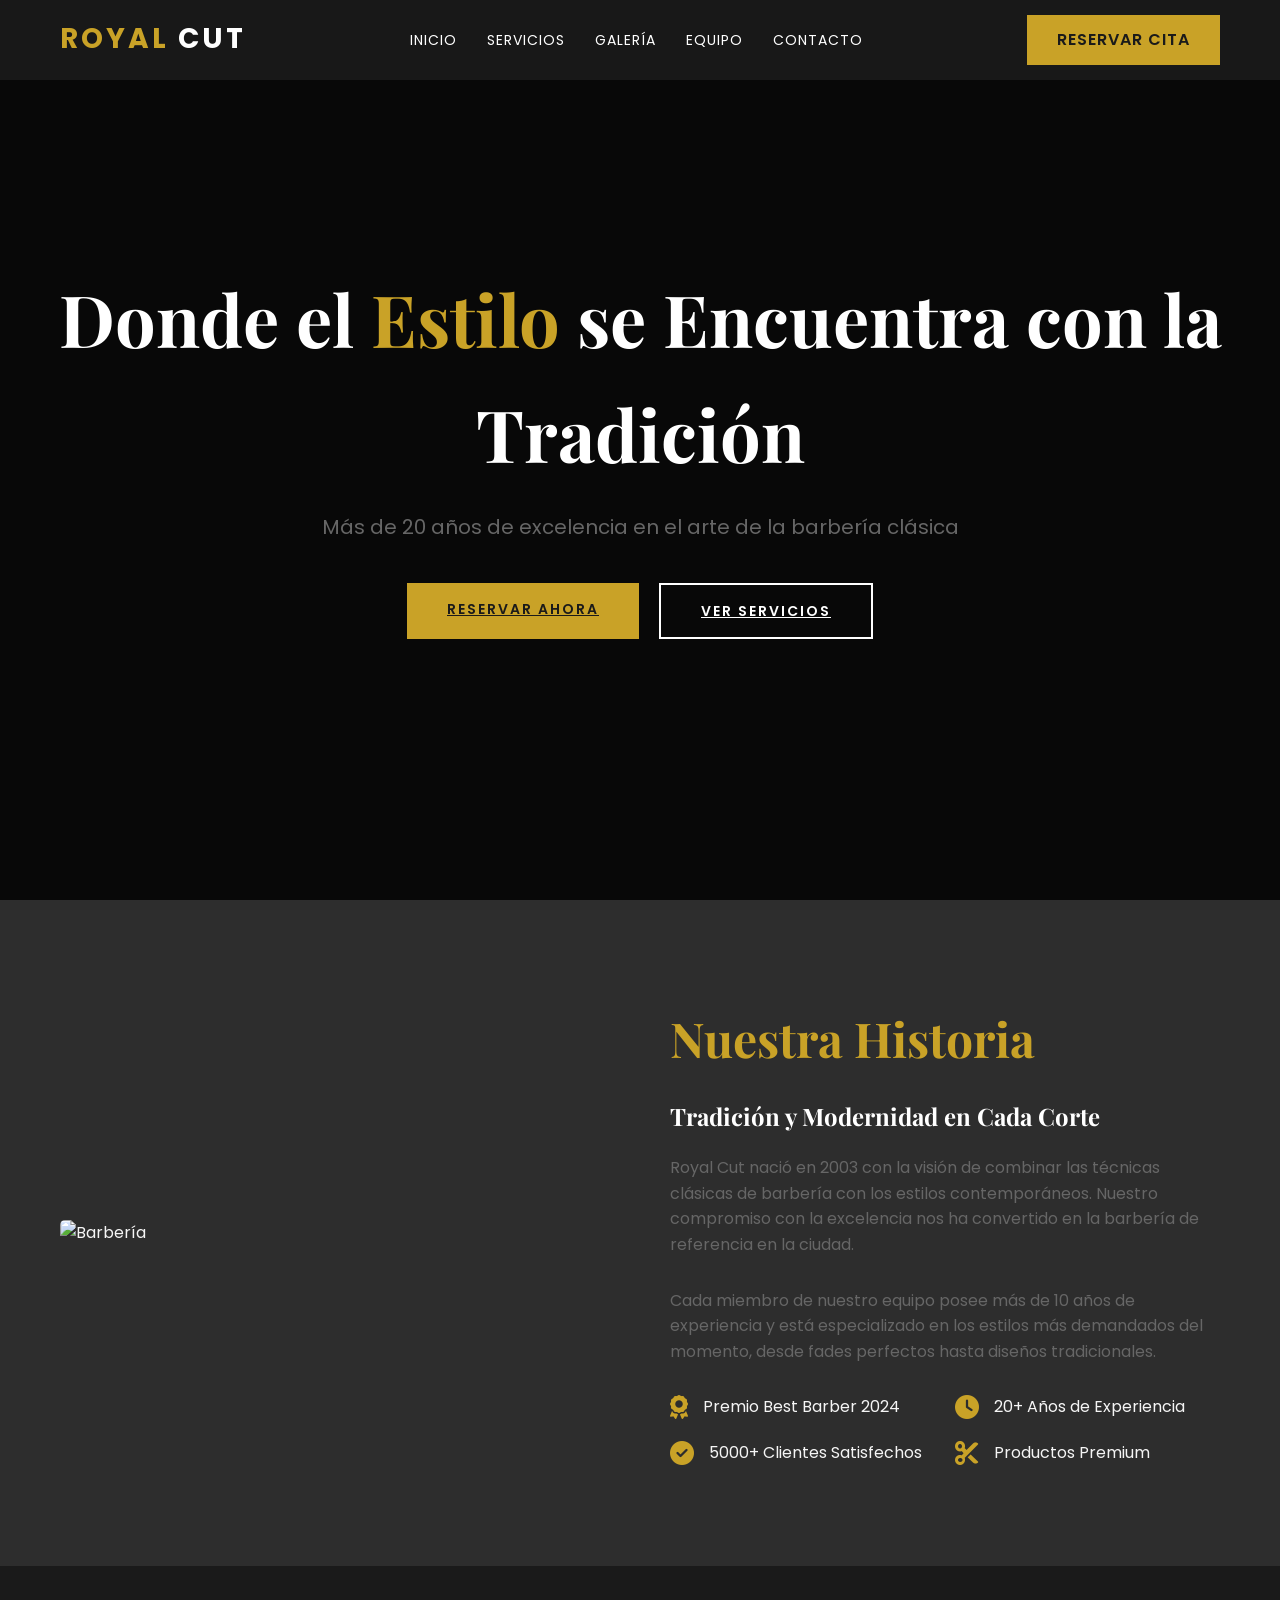
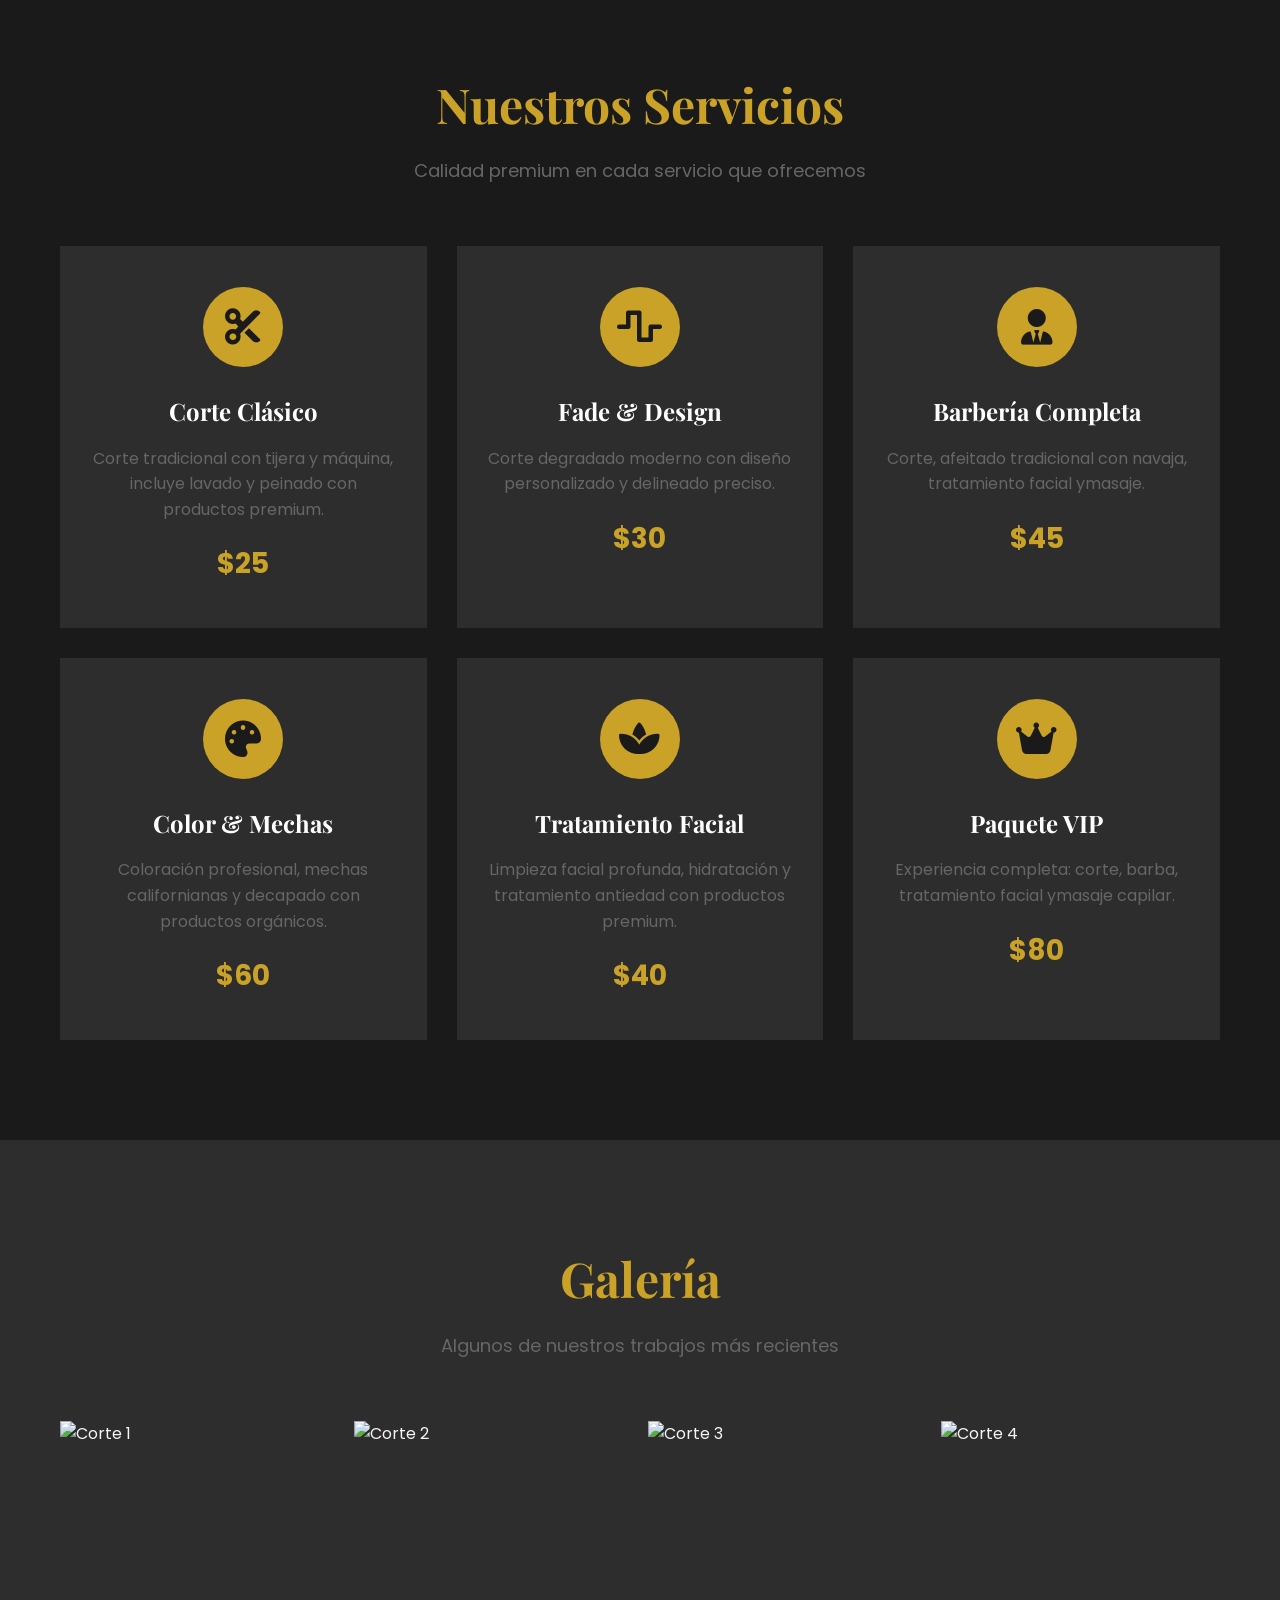
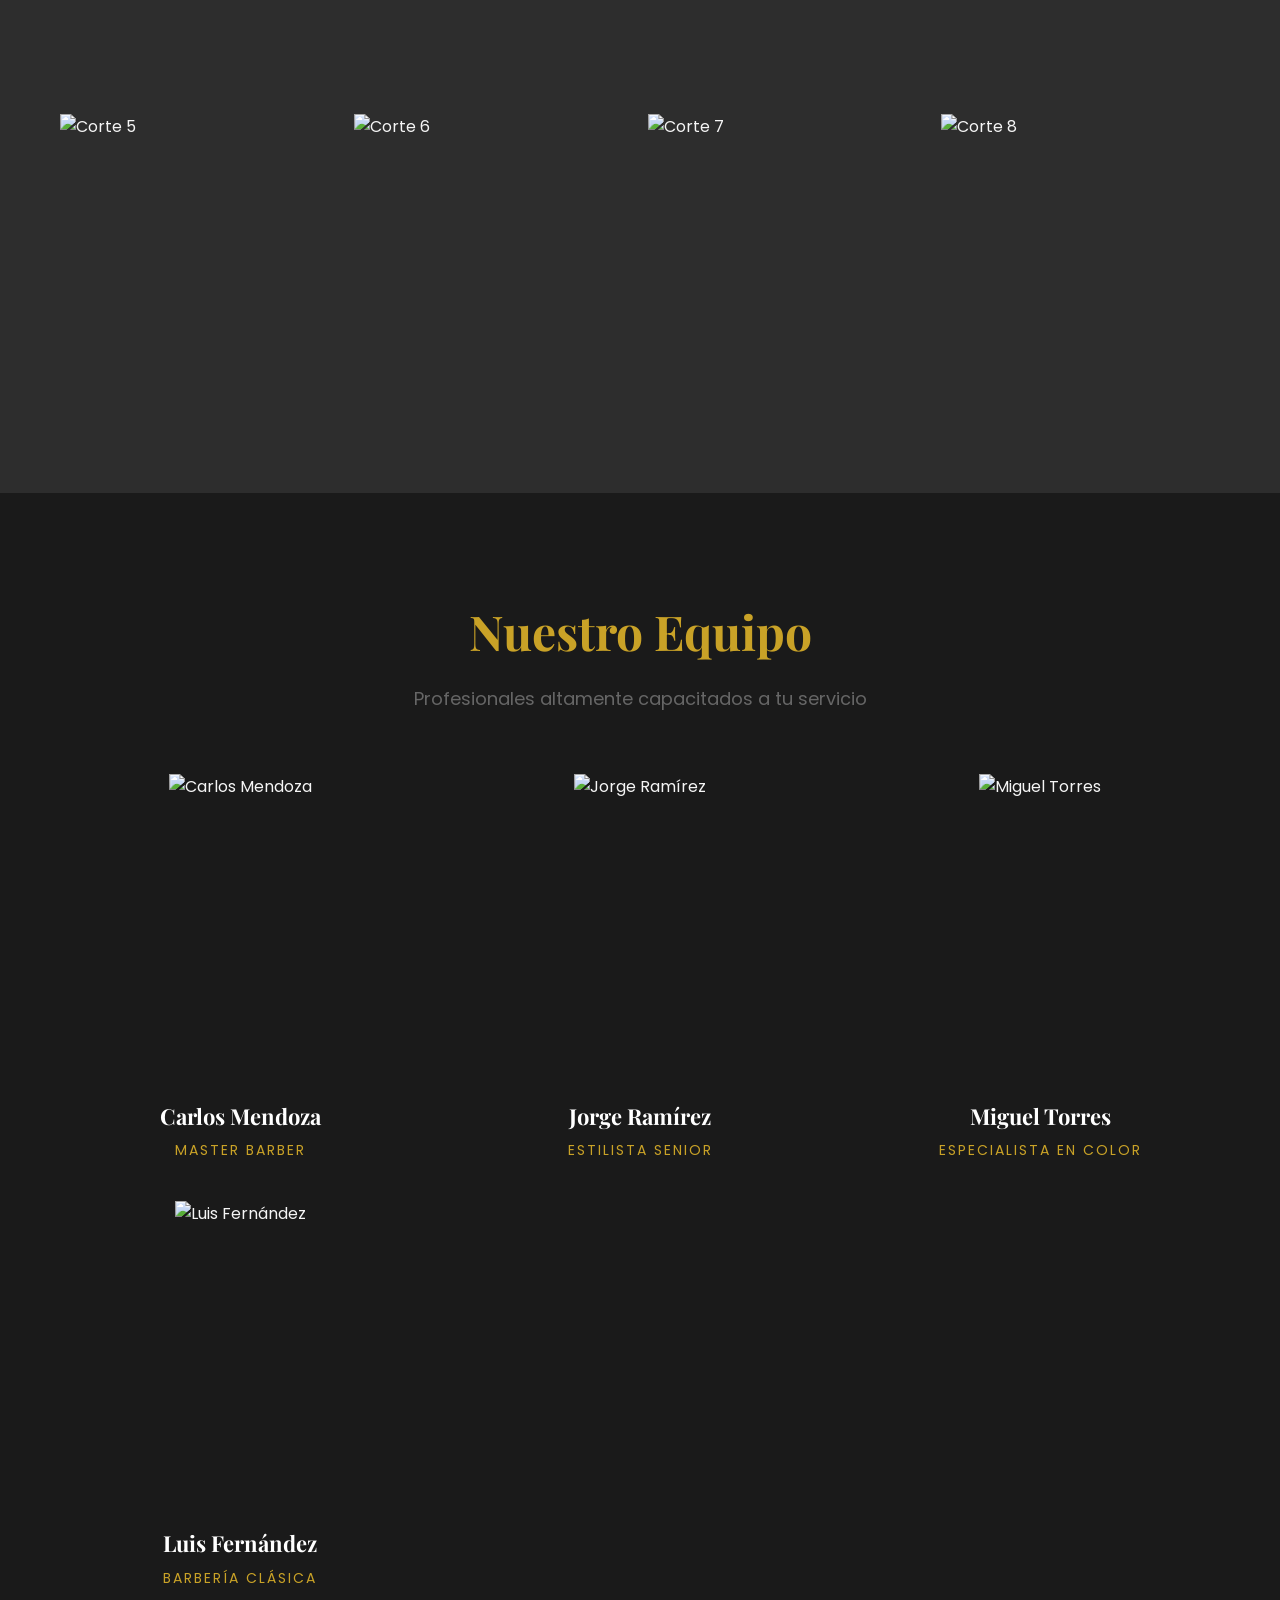
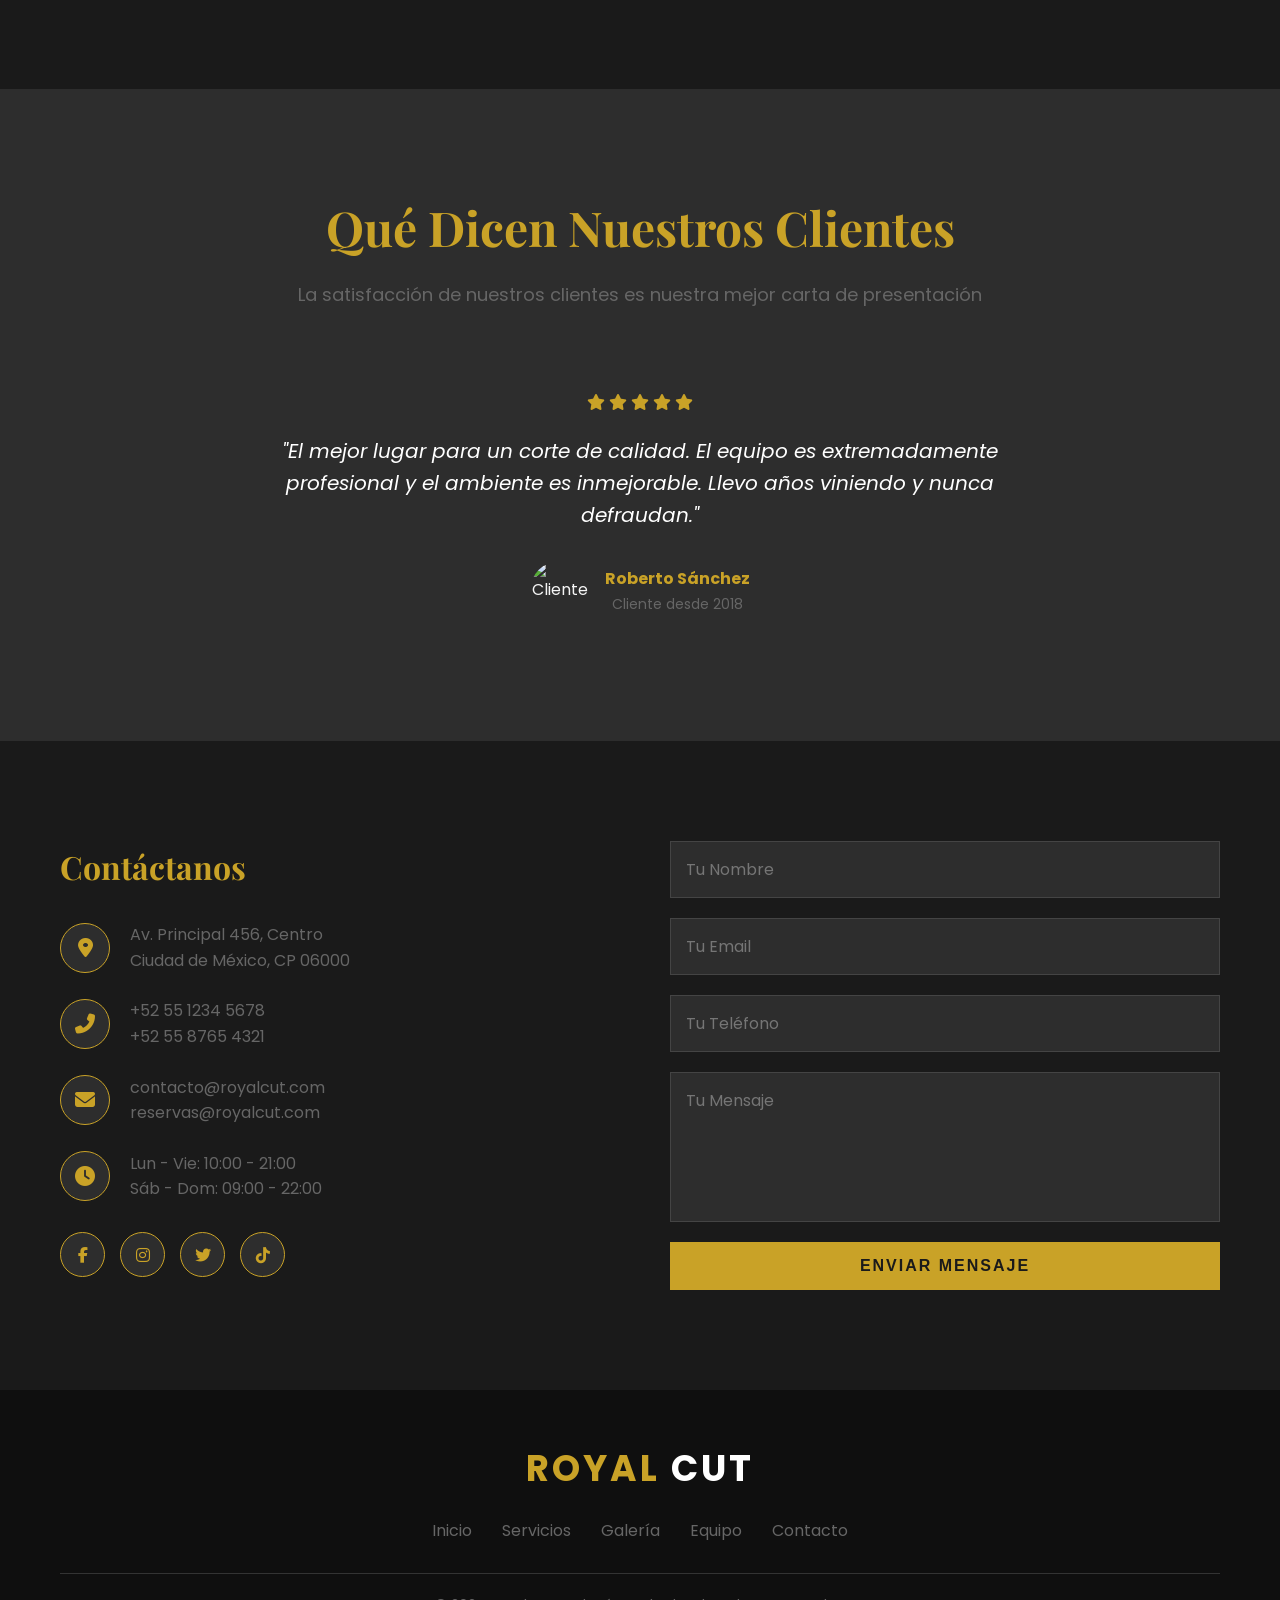
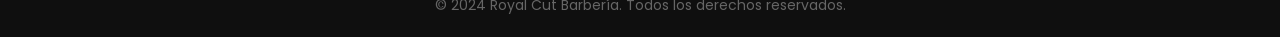
==== index.html @ b6b5eeaf "Add files via upload" ====
<!DOCTYPE html>
<html lang="es">
<head>
    <meta charset="UTF-8">
    <meta name="viewport" content="width=device-width, initial-scale=1.0">
    <title>Royal Cut - Barbería Premium</title>
    <link href="https://fonts.googleapis.com/css2?family=Playfair+Display:wght@400;700&family=Poppins:wght@300;400;600&display=swap" rel="stylesheet">
    <link rel="stylesheet" href="https://cdnjs.cloudflare.com/ajax/libs/font-awesome/6.4.0/css/all.min.css">
    <link rel="stylesheet" href="styles.css">
</head>
<body>
    <header>
        <div class="container">
            <nav>
                <div class="logo">Royal <span>Cut</span></div>
                <ul class="nav-links">
                    <li><a href="#inicio">Inicio</a></li>
                    <li><a href="#servicios">Servicios</a></li>
                    <li><a href="#galeria">Galería</a></li>
                    <li><a href="#equipo">Equipo</a></li>
                    <li><a href="#contacto">Contacto</a></li>
                </ul>
                <a href="#contacto" class="btn-cta">Reservar Cita</a>
                <div class="mobile-menu">
                    <i class="fas fa-bars"></i>
                </div>
            </nav>
        </div>
    </header>

    <section class="hero" id="inicio">
        <div class="hero-content">
            <h1>Donde el <span>Estilo</span> se Encuentra con la Tradición</h1>
            <p>Más de 20 años de excelencia en el arte de la barbería clásica</p>
            <div class="hero-buttons">
                <a href="#contacto" class="btn-hero btn-primary">Reservar Ahora</a>
                <a href="#servicios" class="btn-hero btn-secondary">Ver Servicios</a>
            </div>
        </div>
    </section>

    <section class="about">
        <div class="container">
            <div class="about-grid">
                <div class="about-img">
                    <img src="https://images.unsplash.com/photo-1503951914875-452162b28f1f?w=600" alt="Barbería">
                </div>
                <div class="about-content">
                    <h2>Nuestra Historia</h2>
                    <h3>Tradición y Modernidad en Cada Corte</h3>
                    <p>Royal Cut nació en 2003 con la visión de combinar las técnicas clásicas de barbería con los estilos contemporáneos. Nuestro compromiso con la excelencia nos ha convertido en la barbería de referencia en la ciudad.</p>
                    <p>Cada miembro de nuestro equipo posee más de 10 años de experiencia y está especializado en los estilos más demandados del momento, desde fades perfectos hasta diseños tradicionales.</p>
                    <div class="about-features">
                        <div class="feature">
                            <i class="fas fa-award"></i>
                            <span>Premio Best Barber 2024</span>
                        </div>
                        <div class="feature">
                            <i class="fas fa-clock"></i>
                            <span>20+ Años de Experiencia</span>
                        </div>
                        <div class="feature">
                            <i class="fas fa-check-circle"></i>
                            <span>5000+ Clientes Satisfechos</span>
                        </div>
                        <div class="feature">
                            <i class="fas fa-scissors"></i>
                            <span>Productos Premium</span>
                        </div>
                    </div>
                </div>
            </div>
        </div>
    </section>

    <section class="services" id="servicios">
        <div class="container">
            <div class="section-header">
                <h2>Nuestros Servicios</h2>
                <p>Calidad premium en cada servicio que ofrecemos</p>
            </div>
            <div class="services-grid">
                <div class="service-card">
                    <div class="service-icon">
                        <i class="fas fa-cut"></i>
                    </div>
                    <h3>Corte Clásico</h3>
                    <p>Corte tradicional con tijera y máquina, incluye lavado y peinado con productos premium.</p>
                    <div class="service-price">$25</div>
                </div>
                <div class="service-card">
                    <div class="service-icon">
                        <i class="fas fa-wave-square"></i>
                    </div>
                    <h3>Fade & Design</h3>
                    <p>Corte degradado moderno con diseño personalizado y delineado preciso.</p>
                    <div class="service-price">$30</div>
                </div>
                <div class="service-card">
                    <div class="service-icon">
                        <i class="fas fa-user-tie"></i>
                    </div>
                    <h3>Barbería Completa</h3>
                    <p>Corte, afeitado tradicional con navaja, tratamiento facial ymasaje.</p>
                    <div class="service-price">$45</div>
                </div>
                <div class="service-card">
                    <div class="service-icon">
                        <i class="fas fa-palette"></i>
                    </div>
                    <h3>Color & Mechas</h3>
                    <p>Coloración profesional, mechas californianas y decapado con productos orgánicos.</p>
                    <div class="service-price">$60</div>
                </div>
                <div class="service-card">
                    <div class="service-icon">
                        <i class="fas fa-spa"></i>
                    </div>
                    <h3>Tratamiento Facial</h3>
                    <p>Limpieza facial profunda, hidratación y tratamiento antiedad con productos premium.</p>
                    <div class="service-price">$40</div>
                </div>
                <div class="service-card">
                    <div class="service-icon">
                        <i class="fas fa-crown"></i>
                    </div>
                    <h3>Paquete VIP</h3>
                    <p>Experiencia completa: corte, barba, tratamiento facial ymasaje capilar.</p>
                    <div class="service-price">$80</div>
                </div>
            </div>
        </div>
    </section>

    <section class="gallery" id="galeria">
        <div class="container">
            <div class="section-header">
                <h2>Galería</h2>
                <p>Algunos de nuestros trabajos más recientes</p>
            </div>
            <div class="gallery-grid">
                <div class="gallery-item">
                    <img src="https://images.unsplash.com/photo-1585747860715-2ba37e788b70?w=400" alt="Corte 1">
                    <div class="gallery-overlay">
                        <i class="fas fa-plus"></i>
                    </div>
                </div>
                <div class="gallery-item">
                    <img src="https://images.unsplash.com/photo-1621605815971-6c49d18a0bc9?w=400" alt="Corte 2">
                    <div class="gallery-overlay">
                        <i class="fas fa-plus"></i>
                    </div>
                </div>
                <div class="gallery-item">
                    <img src="https://images.unsplash.com/photo-1605497788044-5a32c7078486?w=400" alt="Corte 3">
                    <div class="gallery-overlay">
                        <i class="fas fa-plus"></i>
                    </div>
                </div>
                <div class="gallery-item">
                    <img src="https://images.unsplash.com/photo-1599058917765-a780eda07a3e?w=400" alt="Corte 4">
                    <div class="gallery-overlay">
                        <i class="fas fa-plus"></i>
                    </div>
                </div>
                <div class="gallery-item">
                    <img src="https://images.unsplash.com/photo-1560066984-138dadb4c035?w=400" alt="Corte 5">
                    <div class="gallery-overlay">
                        <i class="fas fa-plus"></i>
                    </div>
                </div>
                <div class="gallery-item">
                    <img src="https://images.unsplash.com/photo-1607522370275-f14206abe5d3?w=400" alt="Corte 6">
                    <div class="gallery-overlay">
                        <i class="fas fa-plus"></i>
                    </div>
                </div>
                <div class="gallery-item">
                    <img src="https://images.unsplash.com/photo-1633681926022-84c23e8cb2d6?w=400" alt="Corte 7">
                    <div class="gallery-overlay">
                        <i class="fas fa-plus"></i>
                    </div>
                </div>
                <div class="gallery-item">
                    <img src="https://images.unsplash.com/photo-1622296089863-eb7fc530daa8?w=400" alt="Corte 8">
                    <div class="gallery-overlay">
                        <i class="fas fa-plus"></i>
                    </div>
                </div>
            </div>
        </div>
    </section>

    <section class="team" id="equipo">
        <div class="container">
            <div class="section-header">
                <h2>Nuestro Equipo</h2>
                <p>Profesionales altamente capacitados a tu servicio</p>
            </div>
            <div class="team-grid">
                <div class="team-member">
                    <div class="team-img">
                        <img src="https://images.unsplash.com/photo-1507003211169-0a1dd7228f2d?w=300" alt="Carlos Mendoza">
                    </div>
                    <h4>Carlos Mendoza</h4>
                    <p>Master Barber</p>
                </div>
                <div class="team-member">
                    <div class="team-img">
                        <img src="https://images.unsplash.com/photo-1500648767791-00dcc4aac0fd?w=300" alt="Jorge Ramírez">
                    </div>
                    <h4>Jorge Ramírez</h4>
                    <p>Estilista Senior</p>
                </div>
                <div class="team-member">
                    <div class="team-img">
                        <img src="https://images.unsplash.com/photo-1472099645785-5658abf4ff4e?w=300" alt="Miguel Torres">
                    </div>
                    <h4>Miguel Torres</h4>
                    <p>Especialista en Color</p>
                </div>
                <div class="team-member">
                    <div class="team-img">
                        <img src="https://images.unsplash.com/photo-1519085360753-af0119f7cbe7?w=300" alt="Luis Fernández">
                    </div>
                    <h4>Luis Fernández</h4>
                    <p>Barbería Clásica</p>
                </div>
            </div>
        </div>
    </section>

    <section class="testimonials">
        <div class="container">
            <div class="section-header">
                <h2>Qué Dicen Nuestros Clientes</h2>
                <p>La satisfacción de nuestros clientes es nuestra mejor carta de presentación</p>
            </div>
            <div class="testimonials-slider">
                <div class="testimonial-item">
                    <div class="stars">
                        <i class="fas fa-star"></i>
                        <i class="fas fa-star"></i>
                        <i class="fas fa-star"></i>
                        <i class="fas fa-star"></i>
                        <i class="fas fa-star"></i>
                    </div>
                    <p>"El mejor lugar para un corte de calidad. El equipo es extremadamente profesional y el ambiente es inmejorable. Llevo años viniendo y nunca defraudan."</p>
                    <div class="testimonial-author">
                        <img src="https://images.unsplash.com/photo-1599566150163-29194dcaad36?w=100" alt="Cliente">
                        <div>
                            <h5>Roberto Sánchez</h5>
                            <span>Cliente desde 2018</span>
                        </div>
                    </div>
                </div>
            </div>
        </div>
    </section>

    <section class="contact" id="contacto">
        <div class="container">
            <div class="contact-grid">
                <div class="contact-info">
                    <h3>Contáctanos</h3>
                    <div class="contact-item">
                        <div class="contact-icon">
                            <i class="fas fa-map-marker-alt"></i>
                        </div>
                        <div>
                            <p>Av. Principal 456, Centro<br>Ciudad de México, CP 06000</p>
                        </div>
                    </div>
                    <div class="contact-item">
                        <div class="contact-icon">
                            <i class="fas fa-phone-alt"></i>
                        </div>
                        <div>
                            <p>+52 55 1234 5678<br>+52 55 8765 4321</p>
                        </div>
                    </div>
                    <div class="contact-item">
                        <div class="contact-icon">
                            <i class="fas fa-envelope"></i>
                        </div>
                        <div>
                            <p>contacto@royalcut.com<br>reservas@royalcut.com</p>
                        </div>
                    </div>
                    <div class="contact-item">
                        <div class="contact-icon">
                            <i class="fas fa-clock"></i>
                        </div>
                        <div>
                            <p>Lun - Vie: 10:00 - 21:00<br>Sáb - Dom: 09:00 - 22:00</p>
                        </div>
                    </div>
                    <div class="social-links">
                        <a href="#"><i class="fab fa-facebook-f"></i></a>
                        <a href="#"><i class="fab fa-instagram"></i></a>
                        <a href="#"><i class="fab fa-twitter"></i></a>
                        <a href="#"><i class="fab fa-tiktok"></i></a>
                    </div>
                </div>
                <div class="contact-form">
                    <form>
                        <input type="text" placeholder="Tu Nombre" required>
                        <input type="email" placeholder="Tu Email" required>
                        <input type="tel" placeholder="Tu Teléfono">
                        <textarea placeholder="Tu Mensaje"></textarea>
                        <button type="submit">Enviar Mensaje</button>
                    </form>
                </div>
            </div>
        </div>
    </section>

    <footer>
        <div class="container">
            <div class="footer-logo">Royal <span>Cut</span></div>
            <div class="footer-links">
                <a href="#inicio">Inicio</a>
                <a href="#servicios">Servicios</a>
                <a href="#galeria">Galería</a>
                <a href="#equipo">Equipo</a>
                <a href="#contacto">Contacto</a>
            </div>
            <p class="footer-copy">&copy; 2024 Royal Cut Barbería. Todos los derechos reservados.</p>
        </div>
    </footer>

    <script src="script.js"></script>
</body>
</html>
---- styles.css ----
* {
    margin: 0;
    padding: 0;
    box-sizing: border-box;
}

:root {
    --gold: #c9a227;
    --dark: #1a1a1a;
    --dark-secondary: #2d2d2d;
    --light: #f5f5f5;
    --white: #ffffff;
    --gray: #666666;
}

body {
    font-family: 'Poppins', sans-serif;
    background-color: var(--dark);
    color: var(--light);
    line-height: 1.6;
}

h1, h2, h3, h4 {
    font-family: 'Playfair Display', serif;
}

.container {
    max-width: 1200px;
    margin: 0 auto;
    padding: 0 20px;
}

/* Header */
header {
    position: fixed;
    top: 0;
    left: 0;
    right: 0;
    background: rgba(26, 26, 26, 0.95);
    padding: 15px 0;
    z-index: 1000;
    transition: all 0.3s ease;
}

header.scrolled {
    padding: 10px 0;
    box-shadow: 0 2px 20px rgba(0,0,0,0.5);
}

nav {
    display: flex;
    justify-content: space-between;
    align-items: center;
}

.logo {
    font-size: 28px;
    font-weight: 700;
    color: var(--gold);
    text-transform: uppercase;
    letter-spacing: 3px;
}

.logo span {
    color: var(--white);
}

.nav-links {
    display: flex;
    list-style: none;
    gap: 30px;
}

.nav-links a {
    color: var(--white);
    text-decoration: none;
    font-size: 14px;
    text-transform: uppercase;
    letter-spacing: 1px;
    transition: color 0.3s;
}

.nav-links a:hover {
    color: var(--gold);
}

.btn-cta {
    background: var(--gold);
    color: var(--dark);
    padding: 12px 30px;
    text-decoration: none;
    font-weight: 600;
    text-transform: uppercase;
    letter-spacing: 1px;
    transition: all 0.3s;
}

.btn-cta:hover {
    background: var(--white);
    transform: translateY(-2px);
}

/* Hero Section */
.hero {
    height: 100vh;
    background: linear-gradient(rgba(0,0,0,0.7), rgba(0,0,0,0.7)), url('https://images.unsplash.com/photo-1585747860715-2ba37e788b70?w=1920') center/cover;
    display: flex;
    align-items: center;
    justify-content: center;
    text-align: center;
}

.hero-content h1 {
    font-size: 72px;
    margin-bottom: 20px;
    color: var(--white);
}

.hero-content h1 span {
    color: var(--gold);
}

.hero-content p {
    font-size: 20px;
    margin-bottom: 40px;
    color: var(--gray);
}

.hero-buttons {
    display: flex;
    gap: 20px;
    justify-content: center;
}

.btn-hero {
    padding: 15px 40px;
    font-size: 14px;
    text-transform: uppercase;
    letter-spacing: 2px;
    cursor: pointer;
    transition: all 0.3s;
}

.btn-primary {
    background: var(--gold);
    color: var(--dark);
    border: none;
    font-weight: 600;
}

.btn-primary:hover {
    background: var(--white);
}

.btn-secondary {
    background: transparent;
    color: var(--white);
    border: 2px solid var(--white);
    font-weight: 600;
}

.btn-secondary:hover {
    background: var(--white);
    color: var(--dark);
}

/* About Section */
.about {
    padding: 100px 0;
    background: var(--dark-secondary);
}

.about-grid {
    display: grid;
    grid-template-columns: 1fr 1fr;
    gap: 60px;
    align-items: center;
}

.about-img {
    position: relative;
}

.about-img img {
    width: 100%;
    border-radius: 5px;
}

.about-img::before {
    content: '';
    position: absolute;
    top: -20px;
    left: -20px;
    width: 100%;
    height: 100%;
    border: 3px solid var(--gold);
    z-index: -1;
}

.about-content h2 {
    font-size: 48px;
    margin-bottom: 20px;
    color: var(--gold);
}

.about-content h3 {
    font-size: 24px;
    margin-bottom: 20px;
    color: var(--white);
}

.about-content p {
    color: var(--gray);
    margin-bottom: 30px;
}

.about-features {
    display: grid;
    grid-template-columns: 1fr 1fr;
    gap: 20px;
    margin-top: 30px;
}

.feature {
    display: flex;
    align-items: center;
    gap: 15px;
}

.feature i {
    color: var(--gold);
    font-size: 24px;
}

/* Services Section */
.services {
    padding: 100px 0;
    background: var(--dark);
}

.section-header {
    text-align: center;
    margin-bottom: 60px;
}

.section-header h2 {
    font-size: 48px;
    color: var(--gold);
    margin-bottom: 15px;
}

.section-header p {
    color: var(--gray);
    font-size: 18px;
}

.services-grid {
    display: grid;
    grid-template-columns: repeat(auto-fit, minmax(300px, 1fr));
    gap: 30px;
}

.service-card {
    background: var(--dark-secondary);
    padding: 40px 30px;
    text-align: center;
    transition: all 0.3s;
    border: 1px solid transparent;
}

.service-card:hover {
    border-color: var(--gold);
    transform: translateY(-10px);
}

.service-icon {
    width: 80px;
    height: 80px;
    background: var(--gold);
    border-radius: 50%;
    display: flex;
    align-items: center;
    justify-content: center;
    margin: 0 auto 25px;
}

.service-icon i {
    font-size: 36px;
    color: var(--dark);
}

.service-card h3 {
    font-size: 24px;
    margin-bottom: 15px;
    color: var(--white);
}

.service-card p {
    color: var(--gray);
    margin-bottom: 20px;
}

.service-price {
    font-size: 28px;
    color: var(--gold);
    font-weight: 700;
}

/* Gallery Section */
.gallery {
    padding: 100px 0;
    background: var(--dark-secondary);
}

.gallery-grid {
    display: grid;
    grid-template-columns: repeat(4, 1fr);
    gap: 15px;
}

.gallery-item {
    position: relative;
    overflow: hidden;
    aspect-ratio: 1;
}

.gallery-item img {
    width: 100%;
    height: 100%;
    object-fit: cover;
    transition: transform 0.5s;
}

.gallery-item:hover img {
    transform: scale(1.1);
}

.gallery-overlay {
    position: absolute;
    top: 0;
    left: 0;
    right: 0;
    bottom: 0;
    background: rgba(201, 162, 39, 0.8);
    display: flex;
    align-items: center;
    justify-content: center;
    opacity: 0;
    transition: opacity 0.3s;
}

.gallery-item:hover .gallery-overlay {
    opacity: 1;
}

.gallery-overlay i {
    font-size: 40px;
    color: var(--dark);
}

/* Team Section */
.team {
    padding: 100px 0;
    background: var(--dark);
}

.team-grid {
    display: grid;
    grid-template-columns: repeat(auto-fit, minmax(280px, 1fr));
    gap: 40px;
}

.team-member {
    text-align: center;
}

.team-img {
    width: 250px;
    height: 300px;
    margin: 0 auto 25px;
    overflow: hidden;
    border-radius: 5px;
}

.team-img img {
    width: 100%;
    height: 100%;
    object-fit: cover;
}

.team-member h4 {
    font-size: 22px;
    color: var(--white);
    margin-bottom: 5px;
}

.team-member p {
    color: var(--gold);
    font-size: 14px;
    text-transform: uppercase;
    letter-spacing: 2px;
}

/* Testimonials */
.testimonials {
    padding: 100px 0;
    background: var(--dark-secondary);
}

.testimonials-slider {
    max-width: 800px;
    margin: 0 auto;
    text-align: center;
}

.testimonial-item {
    padding: 20px;
}

.testimonial-item p {
    font-size: 20px;
    font-style: italic;
    color: var(--white);
    margin-bottom: 30px;
}

.testimonial-author {
    display: flex;
    align-items: center;
    justify-content: center;
    gap: 15px;
}

.testimonial-author img {
    width: 60px;
    height: 60px;
    border-radius: 50%;
    object-fit: cover;
}

.testimonial-author h5 {
    color: var(--gold);
    font-size: 16px;
}

.testimonial-author span {
    color: var(--gray);
    font-size: 14px;
}

.stars {
    color: var(--gold);
    margin-bottom: 20px;
}

/* Contact Section */
.contact {
    padding: 100px 0;
    background: var(--dark);
}

.contact-grid {
    display: grid;
    grid-template-columns: 1fr 1fr;
    gap: 60px;
}

.contact-info h3 {
    font-size: 32px;
    color: var(--gold);
    margin-bottom: 30px;
}

.contact-item {
    display: flex;
    align-items: center;
    gap: 20px;
    margin-bottom: 25px;
}

.contact-icon {
    width: 50px;
    height: 50px;
    background: var(--dark-secondary);
    border: 1px solid var(--gold);
    border-radius: 50%;
    display: flex;
    align-items: center;
    justify-content: center;
}

.contact-icon i {
    color: var(--gold);
    font-size: 20px;
}

.contact-item p {
    color: var(--gray);
}

.social-links {
    display: flex;
    gap: 15px;
    margin-top: 30px;
}

.social-links a {
    width: 45px;
    height: 45px;
    background: var(--dark-secondary);
    border: 1px solid var(--gold);
    border-radius: 50%;
    display: flex;
    align-items: center;
    justify-content: center;
    color: var(--gold);
    text-decoration: none;
    transition: all 0.3s;
}

.social-links a:hover {
    background: var(--gold);
    color: var(--dark);
}

.contact-form form {
    display: flex;
    flex-direction: column;
    gap: 20px;
}

.contact-form input,
.contact-form textarea {
    padding: 15px;
    background: var(--dark-secondary);
    border: 1px solid #444;
    color: var(--white);
    font-family: 'Poppins', sans-serif;
    font-size: 16px;
}

.contact-form input:focus,
.contact-form textarea:focus {
    outline: none;
    border-color: var(--gold);
}

.contact-form textarea {
    height: 150px;
    resize: none;
}

.contact-form button {
    padding: 15px 40px;
    background: var(--gold);
    color: var(--dark);
    border: none;
    font-size: 16px;
    font-weight: 600;
    text-transform: uppercase;
    letter-spacing: 2px;
    cursor: pointer;
    transition: all 0.3s;
}

.contact-form button:hover {
    background: var(--white);
}

/* Footer */
footer {
    background: #0f0f0f;
    padding: 50px 0 20px;
    text-align: center;
}

.footer-logo {
    font-size: 36px;
    font-weight: 700;
    color: var(--gold);
    text-transform: uppercase;
    letter-spacing: 3px;
    margin-bottom: 20px;
}

.footer-logo span {
    color: var(--white);
}

.footer-links {
    display: flex;
    justify-content: center;
    gap: 30px;
    margin-bottom: 30px;
}

.footer-links a {
    color: var(--gray);
    text-decoration: none;
    transition: color 0.3s;
}

.footer-links a:hover {
    color: var(--gold);
}

.footer-copy {
    color: var(--gray);
    font-size: 14px;
    padding-top: 20px;
    border-top: 1px solid #333;
}

/* Mobile Menu */
.mobile-menu {
    display: none;
    font-size: 28px;
    color: var(--white);
    cursor: pointer;
}

@media (max-width: 768px) {
    .nav-links, .btn-cta {
        display: none;
    }

    .mobile-menu {
        display: block;
    }

    .hero-content h1 {
        font-size: 42px;
    }

    .hero-buttons {
        flex-direction: column;
    }

    .about-grid, .contact-grid {
        grid-template-columns: 1fr;
    }

    .gallery-grid {
        grid-template-columns: repeat(2, 1fr);
    }

    .about-features {
        grid-template-columns: 1fr;
    }
}
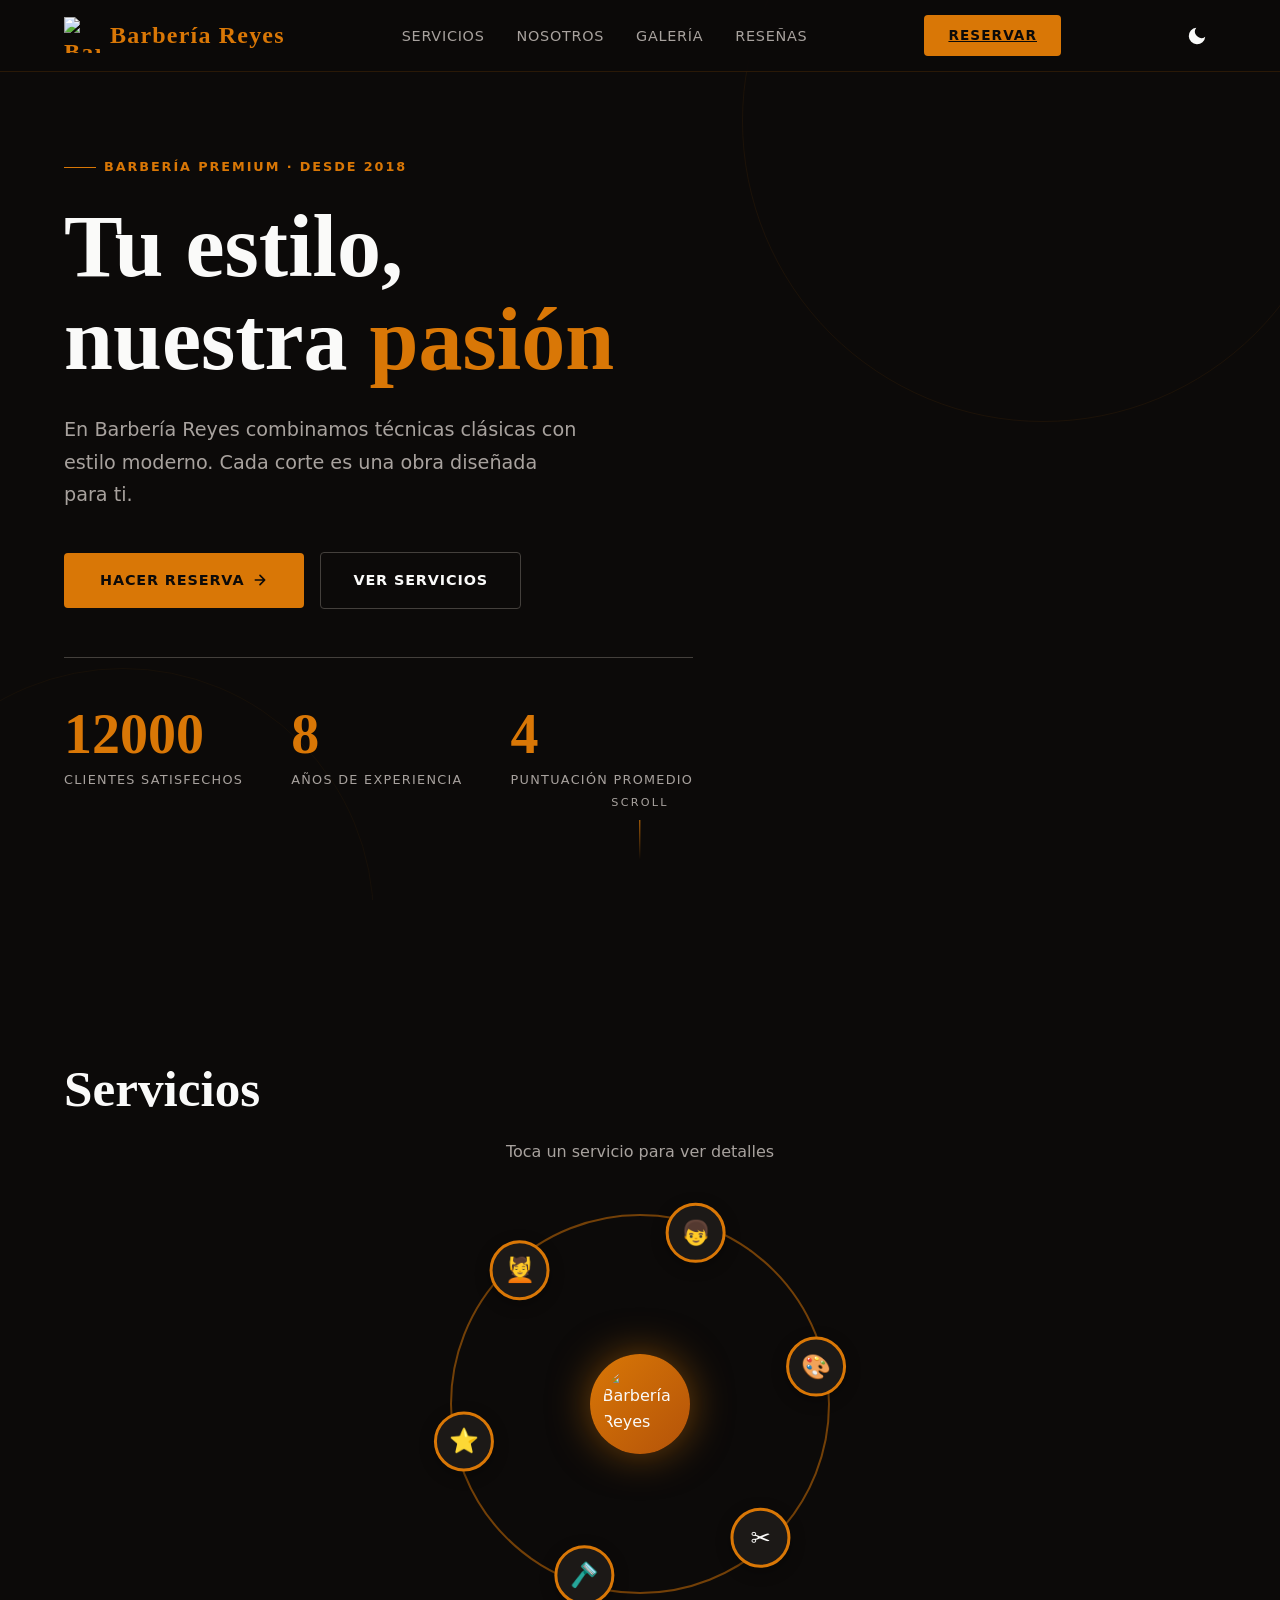
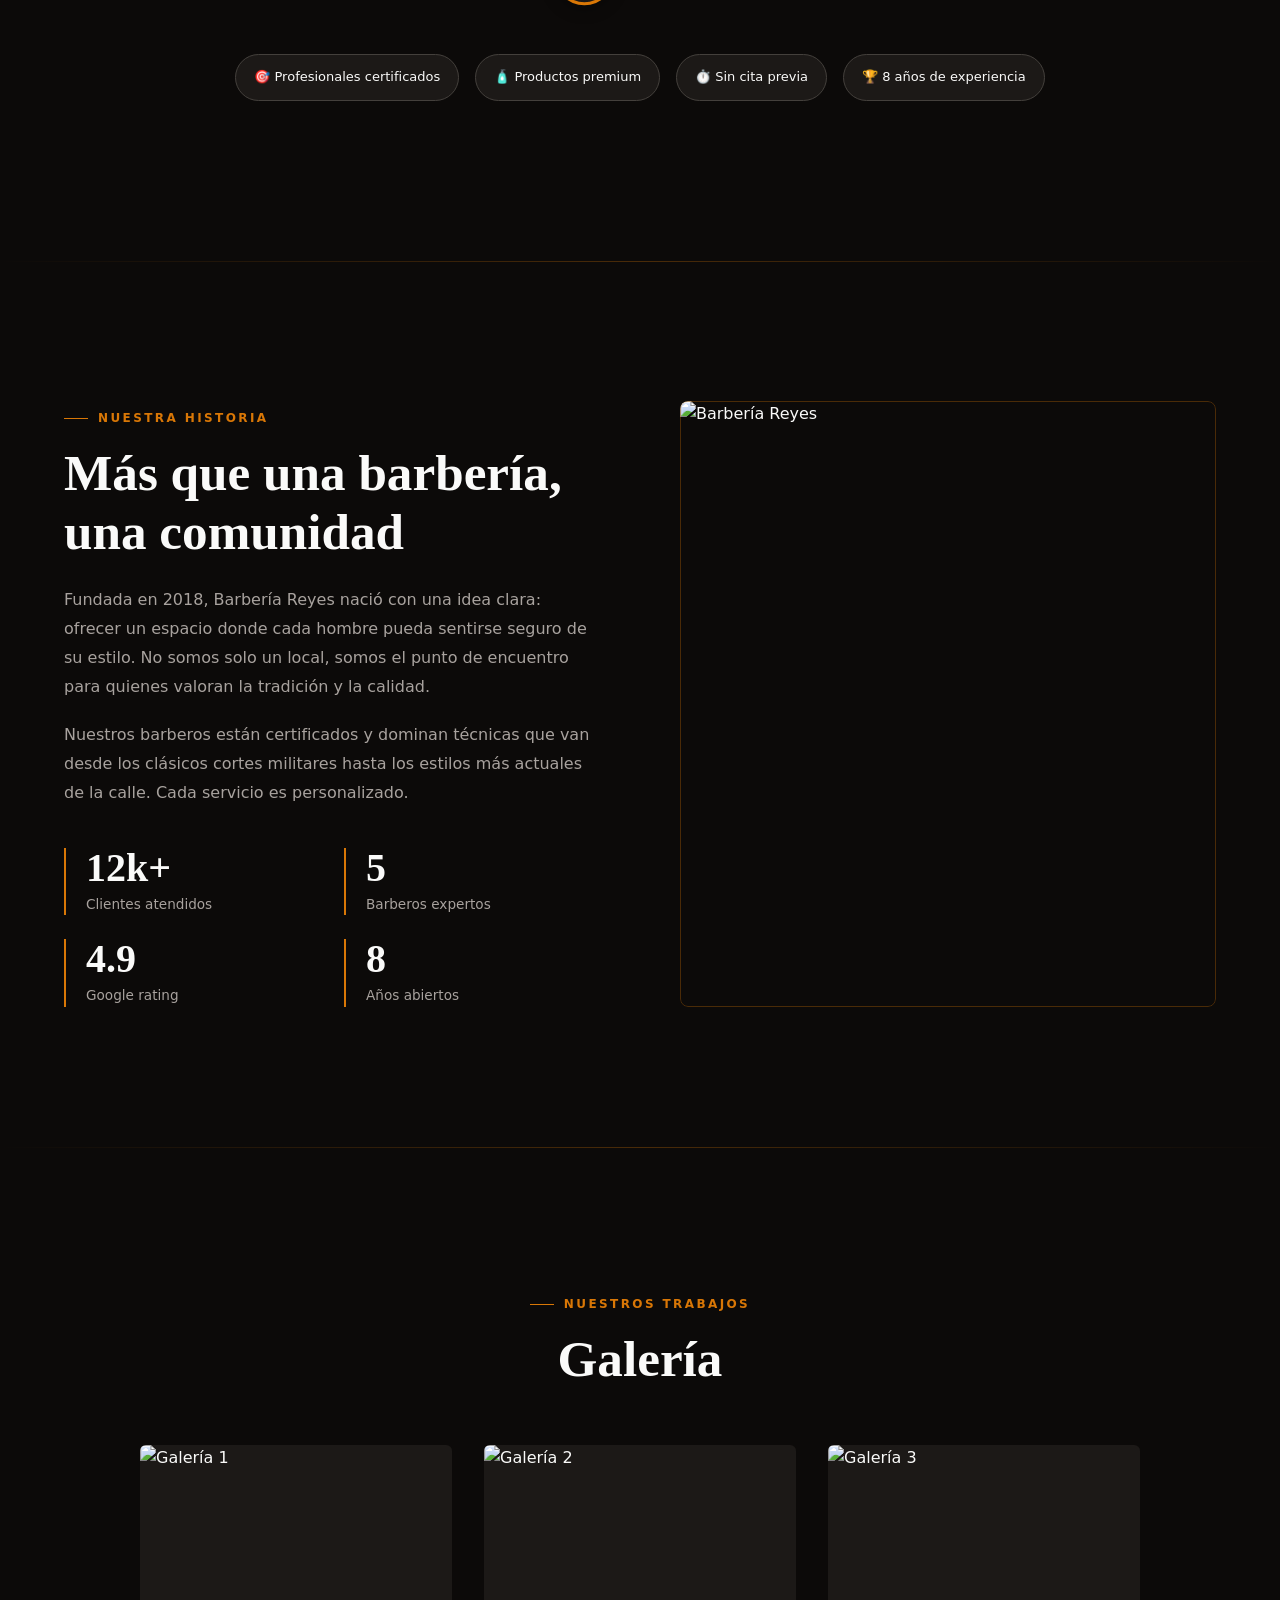
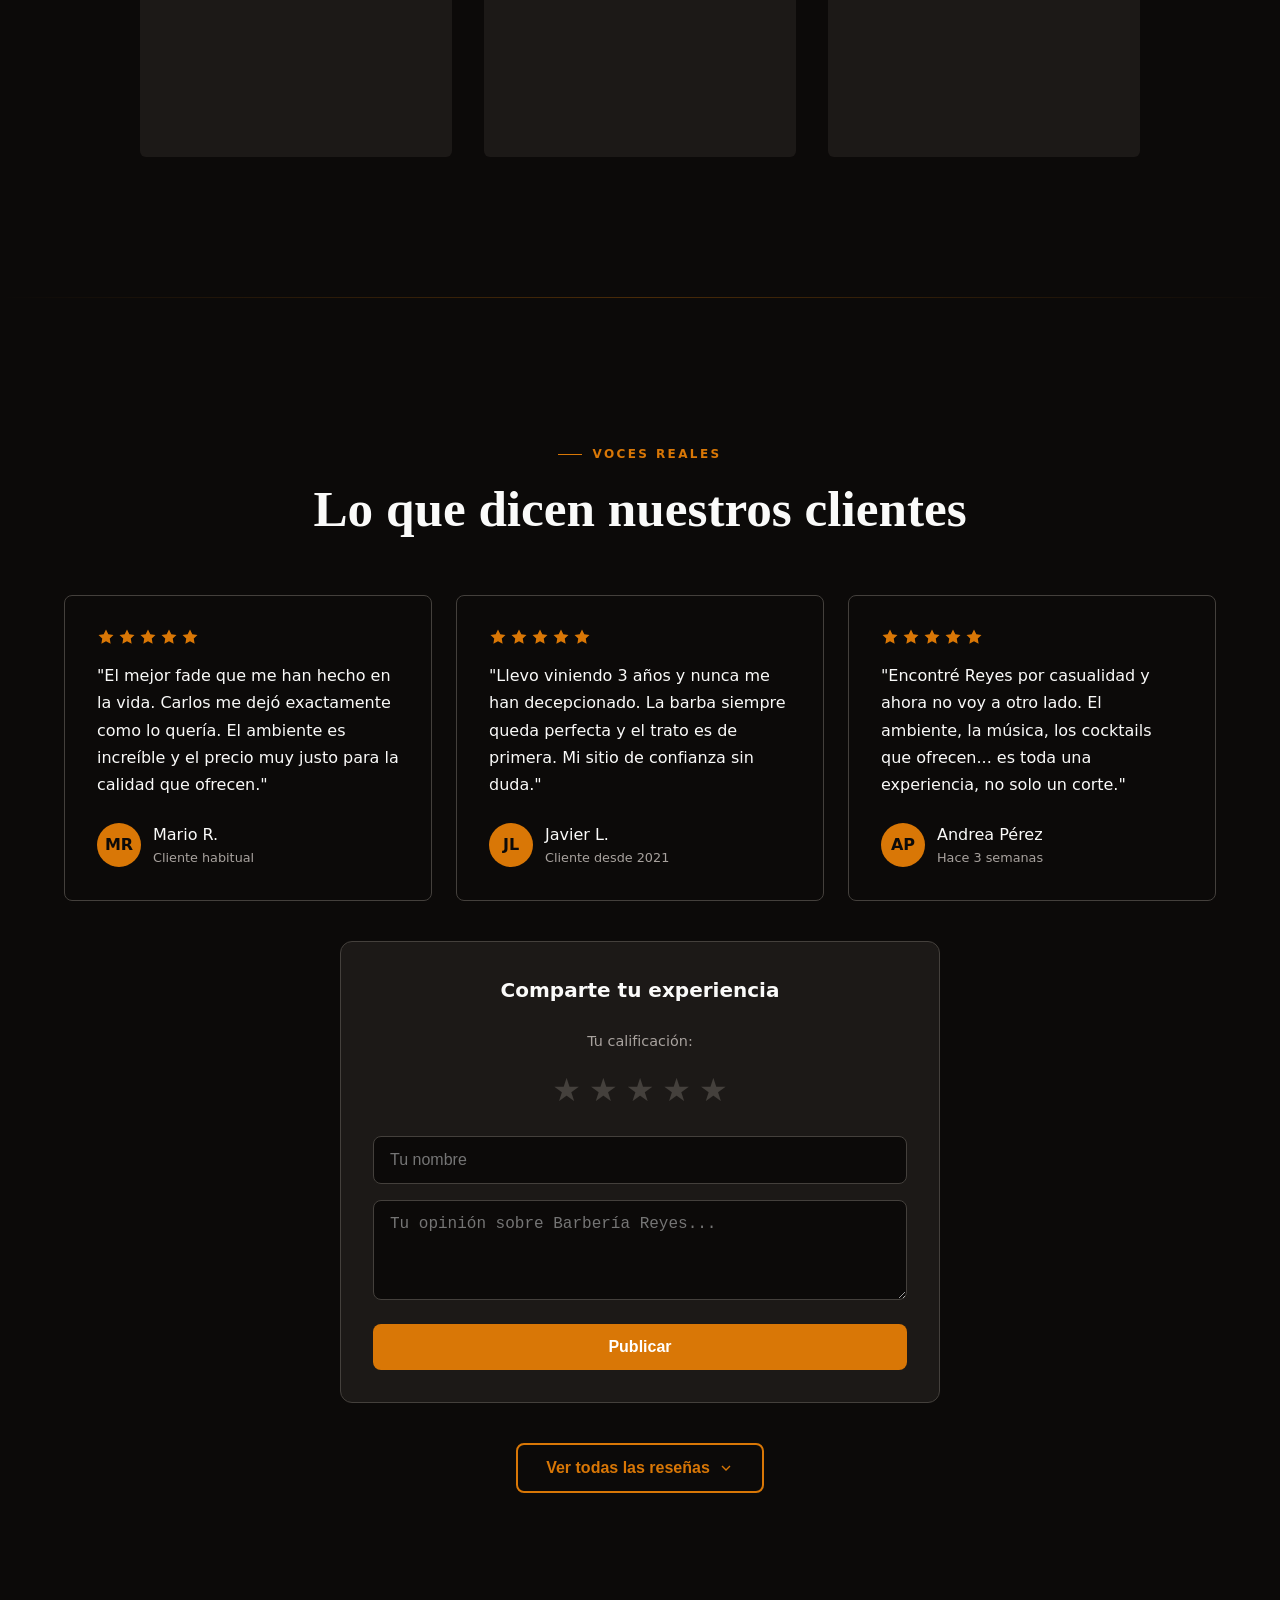
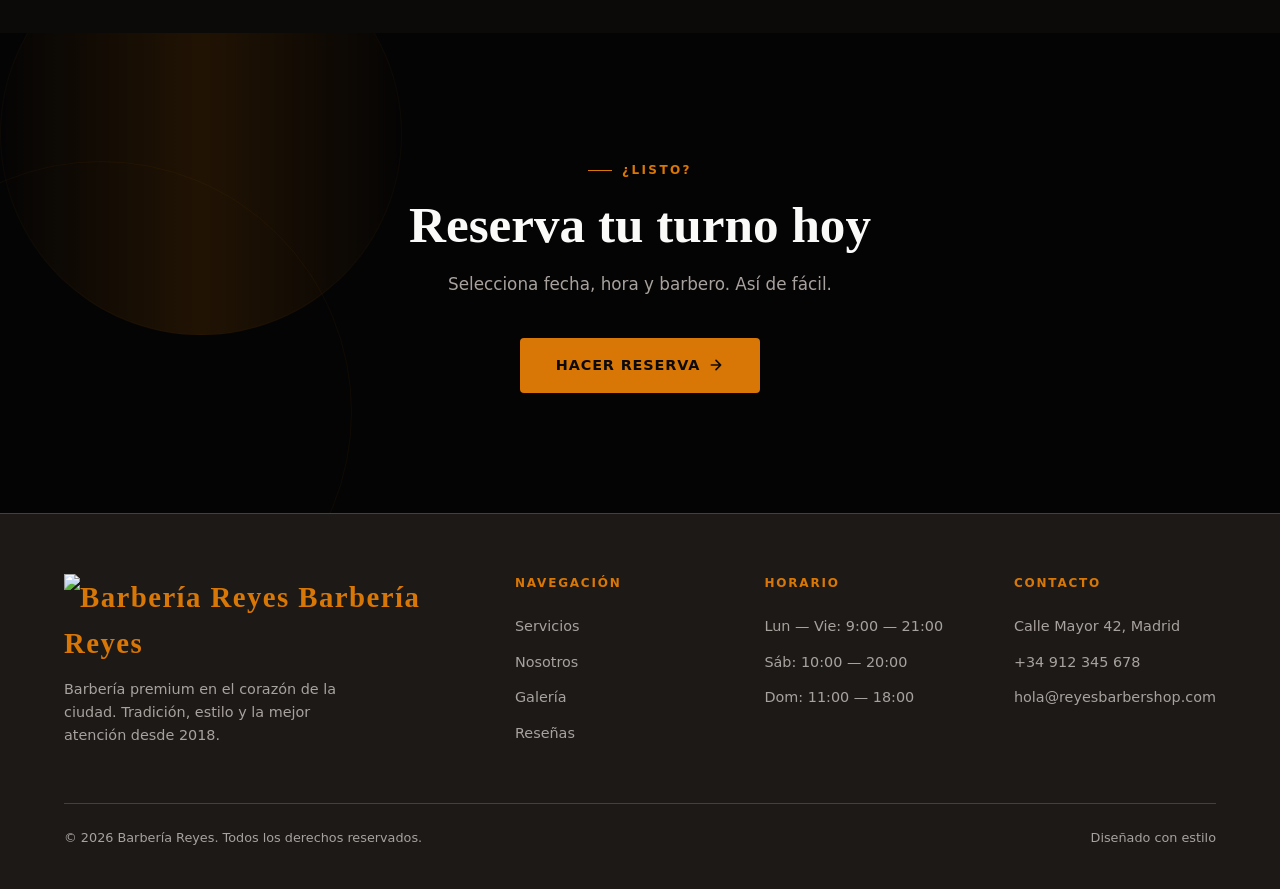
==== commit bd573b66: "Add files via upload" ====
--- a/index.html
+++ b/index.html
@@ -1,334 +1,347 @@
-<!DOCTYPE html>
+<!doctype html>
 <html lang="es">
 <head>
-    <meta charset="UTF-8">
-    <meta name="viewport" content="width=device-width, initial-scale=1.0">
-    <title>Royal Cut - Barbería Premium</title>
-    <link href="https://fonts.googleapis.com/css2?family=Playfair+Display:wght@400;700&family=Poppins:wght@300;400;600&display=swap" rel="stylesheet">
-    <link rel="stylesheet" href="https://cdnjs.cloudflare.com/ajax/libs/font-awesome/6.4.0/css/all.min.css">
-    <link rel="stylesheet" href="styles.css">
+  <meta charset="utf-8" />
+  <meta name="viewport" content="width=device-width, initial-scale=1" />
+  <title>Barbería Reyes — Corte con estilo</title>
+  <link rel="icon" href="https://res.cloudinary.com/dsqjvn7xw/image/upload/v1779153664/Logo_Corona_y_Navaja_a0ccxd.png" type="image/png">
+  <link rel="stylesheet" href="css/styles.css" />
+  <link rel="stylesheet" href="css/index.css" />
 </head>
-<body>
-    <header>
-        <div class="container">
-            <nav>
-                <div class="logo">Royal <span>Cut</span></div>
-                <ul class="nav-links">
-                    <li><a href="#inicio">Inicio</a></li>
-                    <li><a href="#servicios">Servicios</a></li>
-                    <li><a href="#galeria">Galería</a></li>
-                    <li><a href="#equipo">Equipo</a></li>
-                    <li><a href="#contacto">Contacto</a></li>
-                </ul>
-                <a href="#contacto" class="btn-cta">Reservar Cita</a>
-                <div class="mobile-menu">
-                    <i class="fas fa-bars"></i>
-                </div>
-            </nav>
+<body class="no-js">
+
+<!-- NAV -->
+<nav class="nav" id="nav">
+  <a href="index.html" class="nav-logo"><img src="https://res.cloudinary.com/dsqjvn7xw/image/upload/v1779153664/Logo_Corona_y_Navaja_a0ccxd.png" alt="Barbería Reyes" class="logo-img"> Barbería Reyes</a>
+  <ul class="nav-links">
+    <li><a href="#servicios">Servicios</a></li>
+    <li><a href="#sobre">Nosotros</a></li>
+    <li><a href="#galeria">Galería</a></li>
+    <li><a href="#reseñas">Reseñas</a></li>
+  </ul>
+  <a href="reservas.html" class="btn-reserve">Reservar</a>
+  <button class="nav-mobile-btn" onclick="toggleMobileMenu()">Menú</button>
+</nav>
+
+<!-- MOBILE MENU -->
+<div class="mobile-menu" id="mobileMenu">
+  <button class="mobile-menu-close" onclick="toggleMobileMenu()">✕</button>
+  <a href="index.html" onclick="toggleMobileMenu()">Inicio</a>
+  <a href="#servicios" onclick="toggleMobileMenu()">Servicios</a>
+  <a href="#sobre" onclick="toggleMobileMenu()">Nosotros</a>
+  <a href="#galeria" onclick="toggleMobileMenu()">Galería</a>
+  <a href="#reseñas" onclick="toggleMobileMenu()">Reseñas</a>
+  <a href="reservas.html" class="btn-primary" onclick="toggleMobileMenu()">Reservar ahora</a>
+</div>
+
+<!-- HERO -->
+<section class="hero">
+  <div class="hero-bg">
+    <video src="https://res.cloudinary.com/dsqjvn7xw/video/upload/v1779145881/Liquid_energy_smoke_strands_loop_202605181909_xvr3pn.mp4" autoplay muted loop playsinline></video>
+  </div>
+  <div class="hero-lines"></div>
+
+  <div class="hero-content">
+    <div class="hero-eyebrow" id="hero-eyebrow">Barbería Premium · Desde 2018</div>
+    <h1 class="hero-title" id="hero-title">Tu estilo,<br> nuestra <em>pasión</em></h1>
+    <p class="hero-subtitle" id="hero-subtitle">
+      En Barbería Reyes combinamos técnicas clásicas con estilo moderno.
+      Cada corte es una obra diseñada para ti.
+    </p>
+    <div class="hero-actions" id="hero-actions">
+      <a href="reservas.html" class="btn-primary">
+        Hacer reserva
+        <svg width="16" height="16" viewBox="0 0 24 24" fill="none" stroke="currentColor" stroke-width="2.5" stroke-linecap="round" stroke-linejoin="round"><path d="M5 12h14M12 5l7 7-7 7"/></svg>
+      </a>
+      <a href="#servicios" class="btn-secondary">Ver servicios</a>
+    </div>
+
+    <div class="hero-stats reveal" id="hero-stats">
+      <div class="hero-stat">
+        <div class="hero-stat-number" data-target="12000">0</div>
+        <div class="hero-stat-label">Clientes satisfechos</div>
+      </div>
+      <div class="hero-stat">
+        <div class="hero-stat-number" data-target="8">0</div>
+        <div class="hero-stat-label">Años de experiencia</div>
+      </div>
+      <div class="hero-stat">
+        <div class="hero-stat-number" data-target="4.9">0</div>
+        <div class="hero-stat-label">Puntuación promedio</div>
+      </div>
+    </div>
+  </div>
+
+  <div class="scroll-indicator">Scroll</div>
+</section>
+
+<!-- SERVICIOS -->
+<section class="servicios" id="servicios">
+
+  <div class="servicios-grid">
+    <div class="servicio-card reveal reveal-delay-1">
+      <div class="servicio-icon">
+        <svg viewBox="0 0 24 24" fill="none" stroke-width="1.5" stroke-linecap="round" stroke-linejoin="round">
+          <circle cx="6" cy="6" r="3"/><path d="M8.12 8.12L12 12"/><path d="M20 4L8.12 15.88"/><circle cx="6" cy="18" r="3"/><path d="M14.8 14.8L20 20"/>
+        </svg>
+      </div>
+      <h3 class="servicio-name">Corte clásico</h3>
+      <p class="servicio-desc">Técnica precisa con tijera y máquina. Fade, pompadour, undercut o el estilo que prefieras.</p>
+      <div class="servicio-price"><span class="price">€18</span><span class="from">desde</span></div>
+    </div>
+
+    <div class="servicio-card reveal reveal-delay-2">
+      <div class="servicio-icon">
+        <svg viewBox="0 0 24 24" fill="none" stroke-width="1.5" stroke-linecap="round" stroke-linejoin="round">
+          <path d="M6 3v7a6 6 0 0 0 6 6 6 6 0 0 0 6-6V3"/><line x1="4" y1="21" x2="20" y2="21"/>
+        </svg>
+      </div>
+      <h3 class="servicio-name">Arreglo de barba</h3>
+      <p class="servicio-desc">Perfilado, aceite y peine. Definimos tu barba con la precisión de un artista.</p>
+      <div class="servicio-price"><span class="price">€12</span><span class="from">desde</span></div>
+    </div>
+
+    <div class="servicio-card reveal reveal-delay-3">
+      <div class="servicio-icon">
+        <svg viewBox="0 0 24 24" fill="none" stroke-width="1.5" stroke-linecap="round" stroke-linejoin="round">
+          <polygon points="12 2 15.09 8.26 22 9.27 17 14.14 18.18 21.02 12 17.77 5.82 21.02 7 14.14 2 9.27 8.91 8.26 12 2"/>
+        </svg>
+      </div>
+      <h3 class="servicio-name">Paquete completo</h3>
+      <p class="servicio-desc">Corte + barba + tratamiento capilar. La experiencia Reyes completa.</p>
+      <div class="servicio-price"><span class="price">€28</span><span class="from">desde</span></div>
+    </div>
+
+    <div class="servicio-card reveal reveal-delay-4">
+      <div class="servicio-icon">
+        <svg viewBox="0 0 24 24" fill="none" stroke-width="1.5" stroke-linecap="round" stroke-linejoin="round">
+          <path d="M20.84 4.61a5.5 5.5 0 0 0-7.78 0L12 5.67l-1.06-1.06a5.5 5.5 0 0 0-7.78 7.78l1.06 1.06L12 21.23l7.78-7.78 1.06-1.06a5.5 5.5 0 0 0 0-7.78z"/>
+        </svg>
+      </div>
+      <h3 class="servicio-name">Tratamiento capilar</h3>
+      <p class="servicio-desc">Masaje cuero cabelludo, mascarilla y secado con productos premium.</p>
+      <div class="servicio-price"><span class="price">€15</span><span class="from">desde</span></div>
+    </div>
+  </div>
+</section>
+
+<!-- SOBRE NOSOTROS -->
+<section class="sobre" id="sobre">
+  <div class="sobre-text">
+    <div class="section-label">Nuestra historia</div>
+    <h2 class="section-title reveal">Más que una barbería, una comunidad</h2>
+    <p class="reveal-left reveal-delay-1">Fundada en 2018, Barbería Reyes nació con una idea clara: ofrecer un espacio donde cada hombre pueda sentirse seguro de su estilo. No somos solo un local, somos el punto de encuentro para quienes valoran la tradición y la calidad.</p>
+    <p class="reveal-left reveal-delay-2">Nuestros barberos están certificados y dominan técnicas que van desde los clásicos cortes militares hasta los estilos más actuales de la calle. Cada servicio es personalizado.</p>
+
+    <div class="sobre-stats reveal reveal-delay-3">
+      <div class="stat-item">
+        <div class="stat-number">12k+</div>
+        <div class="stat-label">Clientes atendidos</div>
+      </div>
+      <div class="stat-item">
+        <div class="stat-number">5</div>
+        <div class="stat-label">Barberos expertos</div>
+      </div>
+      <div class="stat-item">
+        <div class="stat-number">4.9</div>
+        <div class="stat-label">Google rating</div>
+      </div>
+      <div class="stat-item">
+        <div class="stat-number">8</div>
+        <div class="stat-label">Años abiertos</div>
+      </div>
+    </div>
+  </div>
+
+  <div class="sobre-img reveal-right reveal-delay-2">
+    <img src="https://res.cloudinary.com/dsqjvn7xw/image/upload/v1779149337/Gemini_Generated_Image_45xpck45xpck45xp_el8la8.png" alt="Barbería Reyes" style="width:100%;height:100%;object-fit:cover;border-radius:8px;">
+</div>
+</section>
+
+</section>
+
+<!-- GALERÍA -->
+<section class="galeria" id="galeria">
+  <div class="galeria-header">
+    <div class="section-label">Nuestros trabajos</div>
+    <h2 class="section-title reveal">Galería</h2>
+  </div>
+
+  <div class="galeria-grid">
+    <div class="galeria-item reveal-scale">
+      <img src="https://res.cloudinary.com/dsqjvn7xw/image/upload/v1779149347/Gemini_Generated_Image_egd8lsegd8lsegd8_od8hxo.png" alt="Galería 1" style="width:100%;height:100%;object-fit:cover;">
+    </div>
+    <div class="galeria-item reveal-scale reveal-delay-1">
+      <img src="https://res.cloudinary.com/dsqjvn7xw/image/upload/v1779149349/Gemini_Generated_Image_7do6qs7do6qs7do6_mubl5h.png" alt="Galería 2" style="width:100%;height:100%;object-fit:cover;">
+    </div>
+    <div class="galeria-item reveal-scale reveal-delay-2">
+      <img src="https://res.cloudinary.com/dsqjvn7xw/image/upload/v1779149364/Gemini_Generated_Image_5fpgb85fpgb85fpg_gnhven.png" alt="Galería 3" style="width:100%;height:100%;object-fit:cover;">
+    </div>
+  </div>
+</section>
+
+<!-- RESEÑAS -->
+<section class="reseñas" id="reseñas">
+  <div class="reseñas-header">
+    <div class="section-label">Voces reales</div>
+    <h2 class="section-title reveal">Lo que dicen nuestros clientes</h2>
+  </div>
+
+  <div class="reseñas-grid">
+    <div class="reseña-card reveal-left reveal-delay-1">
+      <div class="reseña-stars">
+        <svg viewBox="0 0 24 24"><polygon points="12 2 15.09 8.26 22 9.27 17 14.14 18.18 21.02 12 17.77 5.82 21.02 7 14.14 2 9.27 8.91 8.26 12 2"/></svg>
+        <svg viewBox="0 0 24 24"><polygon points="12 2 15.09 8.26 22 9.27 17 14.14 18.18 21.02 12 17.77 5.82 21.02 7 14.14 2 9.27 8.91 8.26 12 2"/></svg>
+        <svg viewBox="0 0 24 24"><polygon points="12 2 15.09 8.26 22 9.27 17 14.14 18.18 21.02 12 17.77 5.82 21.02 7 14.14 2 9.27 8.91 8.26 12 2"/></svg>
+        <svg viewBox="0 0 24 24"><polygon points="12 2 15.09 8.26 22 9.27 17 14.14 18.18 21.02 12 17.77 5.82 21.02 7 14.14 2 9.27 8.91 8.26 12 2"/></svg>
+        <svg viewBox="0 0 24 24"><polygon points="12 2 15.09 8.26 22 9.27 17 14.14 18.18 21.02 12 17.77 5.82 21.02 7 14.14 2 9.27 8.91 8.26 12 2"/></svg>
+      </div>
+      <p class="reseña-text">"El mejor fade que me han hecho en la vida. Carlos me dejó exactamente como lo quería. El ambiente es increíble y el precio muy justo para la calidad que ofrecen."</p>
+      <div class="reseña-author">
+        <div class="reseña-avatar">MR</div>
+        <div>
+          <div class="reseña-author-name">Mario R.</div>
+          <div class="reseña-date">Cliente habitual</div>
         </div>
-    </header>
-
-    <section class="hero" id="inicio">
-        <div class="hero-content">
-            <h1>Donde el <span>Estilo</span> se Encuentra con la Tradición</h1>
-            <p>Más de 20 años de excelencia en el arte de la barbería clásica</p>
-            <div class="hero-buttons">
-                <a href="#contacto" class="btn-hero btn-primary">Reservar Ahora</a>
-                <a href="#servicios" class="btn-hero btn-secondary">Ver Servicios</a>
-            </div>
+      </div>
+    </div>
+
+    <div class="reseña-card reveal-right reveal-delay-2">
+      <div class="reseña-stars">
+        <svg viewBox="0 0 24 24"><polygon points="12 2 15.09 8.26 22 9.27 17 14.14 18.18 21.02 12 17.77 5.82 21.02 7 14.14 2 9.27 8.91 8.26 12 2"/></svg>
+        <svg viewBox="0 0 24 24"><polygon points="12 2 15.09 8.26 22 9.27 17 14.14 18.18 21.02 12 17.77 5.82 21.02 7 14.14 2 9.27 8.91 8.26 12 2"/></svg>
+        <svg viewBox="0 0 24 24"><polygon points="12 2 15.09 8.26 22 9.27 17 14.14 18.18 21.02 12 17.77 5.82 21.02 7 14.14 2 9.27 8.91 8.26 12 2"/></svg>
+        <svg viewBox="0 0 24 24"><polygon points="12 2 15.09 8.26 22 9.27 17 14.14 18.18 21.02 12 17.77 5.82 21.02 7 14.14 2 9.27 8.91 8.26 12 2"/></svg>
+        <svg viewBox="0 0 24 24"><polygon points="12 2 15.09 8.26 22 9.27 17 14.14 18.18 21.02 12 17.77 5.82 21.02 7 14.14 2 9.27 8.91 8.26 12 2"/></svg>
+      </div>
+      <p class="reseña-text">"Llevo viniendo 3 años y nunca me han decepcionado. La barba siempre queda perfecta y el trato es de primera. Mi sitio de confianza sin duda."</p>
+      <div class="reseña-author">
+        <div class="reseña-avatar">JL</div>
+        <div>
+          <div class="reseña-author-name">Javier L.</div>
+          <div class="reseña-date">Cliente desde 2021</div>
         </div>
-    </section>
-
-    <section class="about">
-        <div class="container">
-            <div class="about-grid">
-                <div class="about-img">
-                    <img src="https://images.unsplash.com/photo-1503951914875-452162b28f1f?w=600" alt="Barbería">
-                </div>
-                <div class="about-content">
-                    <h2>Nuestra Historia</h2>
-                    <h3>Tradición y Modernidad en Cada Corte</h3>
-                    <p>Royal Cut nació en 2003 con la visión de combinar las técnicas clásicas de barbería con los estilos contemporáneos. Nuestro compromiso con la excelencia nos ha convertido en la barbería de referencia en la ciudad.</p>
-                    <p>Cada miembro de nuestro equipo posee más de 10 años de experiencia y está especializado en los estilos más demandados del momento, desde fades perfectos hasta diseños tradicionales.</p>
-                    <div class="about-features">
-                        <div class="feature">
-                            <i class="fas fa-award"></i>
-                            <span>Premio Best Barber 2024</span>
-                        </div>
-                        <div class="feature">
-                            <i class="fas fa-clock"></i>
-                            <span>20+ Años de Experiencia</span>
-                        </div>
-                        <div class="feature">
-                            <i class="fas fa-check-circle"></i>
-                            <span>5000+ Clientes Satisfechos</span>
-                        </div>
-                        <div class="feature">
-                            <i class="fas fa-scissors"></i>
-                            <span>Productos Premium</span>
-                        </div>
-                    </div>
-                </div>
-            </div>
+      </div>
+    </div>
+
+    <div class="reseña-card reveal-scale reveal-delay-3">
+      <div class="reseña-stars">
+        <svg viewBox="0 0 24 24"><polygon points="12 2 15.09 8.26 22 9.27 17 14.14 18.18 21.02 12 17.77 5.82 21.02 7 14.14 2 9.27 8.91 8.26 12 2"/></svg>
+        <svg viewBox="0 0 24 24"><polygon points="12 2 15.09 8.26 22 9.27 17 14.14 18.18 21.02 12 17.77 5.82 21.02 7 14.14 2 9.27 8.91 8.26 12 2"/></svg>
+        <svg viewBox="0 0 24 24"><polygon points="12 2 15.09 8.26 22 9.27 17 14.14 18.18 21.02 12 17.77 5.82 21.02 7 14.14 2 9.27 8.91 8.26 12 2"/></svg>
+        <svg viewBox="0 0 24 24"><polygon points="12 2 15.09 8.26 22 9.27 17 14.14 18.18 21.02 12 17.77 5.82 21.02 7 14.14 2 9.27 8.91 8.26 12 2"/></svg>
+        <svg viewBox="0 0 24 24"><polygon points="12 2 15.09 8.26 22 9.27 17 14.14 18.18 21.02 12 17.77 5.82 21.02 7 14.14 2 9.27 8.91 8.26 12 2"/></svg>
+      </div>
+      <p class="reseña-text">"Encontré Reyes por casualidad y ahora no voy a otro lado. El ambiente, la música, los cocktails que ofrecen... es toda una experiencia, no solo un corte."</p>
+      <div class="reseña-author">
+        <div class="reseña-avatar">AP</div>
+        <div>
+          <div class="reseña-author-name">Andrea Pérez</div>
+          <div class="reseña-date">Hace 3 semanas</div>
         </div>
-    </section>
-
-    <section class="services" id="servicios">
-        <div class="container">
-            <div class="section-header">
-                <h2>Nuestros Servicios</h2>
-                <p>Calidad premium en cada servicio que ofrecemos</p>
-            </div>
-            <div class="services-grid">
-                <div class="service-card">
-                    <div class="service-icon">
-                        <i class="fas fa-cut"></i>
-                    </div>
-                    <h3>Corte Clásico</h3>
-                    <p>Corte tradicional con tijera y máquina, incluye lavado y peinado con productos premium.</p>
-                    <div class="service-price">$25</div>
-                </div>
-                <div class="service-card">
-                    <div class="service-icon">
-                        <i class="fas fa-wave-square"></i>
-                    </div>
-                    <h3>Fade & Design</h3>
-                    <p>Corte degradado moderno con diseño personalizado y delineado preciso.</p>
-                    <div class="service-price">$30</div>
-                </div>
-                <div class="service-card">
-                    <div class="service-icon">
-                        <i class="fas fa-user-tie"></i>
-                    </div>
-                    <h3>Barbería Completa</h3>
-                    <p>Corte, afeitado tradicional con navaja, tratamiento facial ymasaje.</p>
-                    <div class="service-price">$45</div>
-                </div>
-                <div class="service-card">
-                    <div class="service-icon">
-                        <i class="fas fa-palette"></i>
-                    </div>
-                    <h3>Color & Mechas</h3>
-                    <p>Coloración profesional, mechas californianas y decapado con productos orgánicos.</p>
-                    <div class="service-price">$60</div>
-                </div>
-                <div class="service-card">
-                    <div class="service-icon">
-                        <i class="fas fa-spa"></i>
-                    </div>
-                    <h3>Tratamiento Facial</h3>
-                    <p>Limpieza facial profunda, hidratación y tratamiento antiedad con productos premium.</p>
-                    <div class="service-price">$40</div>
-                </div>
-                <div class="service-card">
-                    <div class="service-icon">
-                        <i class="fas fa-crown"></i>
-                    </div>
-                    <h3>Paquete VIP</h3>
-                    <p>Experiencia completa: corte, barba, tratamiento facial ymasaje capilar.</p>
-                    <div class="service-price">$80</div>
-                </div>
-            </div>
+      </div>
+    </div>
+  </div>
+
+  <div class="review-form-container reveal">
+    <h3 class="review-form-title">Comparte tu experiencia</h3>
+    <form class="review-form" id="reviewForm">
+      <div class="star-rating">
+        <span class="star-label">Tu calificación:</span>
+        <div class="stars-input" id="starsInput">
+          <span class="star" data-value="1">★</span>
+          <span class="star" data-value="2">★</span>
+          <span class="star" data-value="3">★</span>
+          <span class="star" data-value="4">★</span>
+          <span class="star" data-value="5">★</span>
         </div>
-    </section>
-
-    <section class="gallery" id="galeria">
-        <div class="container">
-            <div class="section-header">
-                <h2>Galería</h2>
-                <p>Algunos de nuestros trabajos más recientes</p>
-            </div>
-            <div class="gallery-grid">
-                <div class="gallery-item">
-                    <img src="https://images.unsplash.com/photo-1585747860715-2ba37e788b70?w=400" alt="Corte 1">
-                    <div class="gallery-overlay">
-                        <i class="fas fa-plus"></i>
-                    </div>
-                </div>
-                <div class="gallery-item">
-                    <img src="https://images.unsplash.com/photo-1621605815971-6c49d18a0bc9?w=400" alt="Corte 2">
-                    <div class="gallery-overlay">
-                        <i class="fas fa-plus"></i>
-                    </div>
-                </div>
-                <div class="gallery-item">
-                    <img src="https://images.unsplash.com/photo-1605497788044-5a32c7078486?w=400" alt="Corte 3">
-                    <div class="gallery-overlay">
-                        <i class="fas fa-plus"></i>
-                    </div>
-                </div>
-                <div class="gallery-item">
-                    <img src="https://images.unsplash.com/photo-1599058917765-a780eda07a3e?w=400" alt="Corte 4">
-                    <div class="gallery-overlay">
-                        <i class="fas fa-plus"></i>
-                    </div>
-                </div>
-                <div class="gallery-item">
-                    <img src="https://images.unsplash.com/photo-1560066984-138dadb4c035?w=400" alt="Corte 5">
-                    <div class="gallery-overlay">
-                        <i class="fas fa-plus"></i>
-                    </div>
-                </div>
-                <div class="gallery-item">
-                    <img src="https://images.unsplash.com/photo-1607522370275-f14206abe5d3?w=400" alt="Corte 6">
-                    <div class="gallery-overlay">
-                        <i class="fas fa-plus"></i>
-                    </div>
-                </div>
-                <div class="gallery-item">
-                    <img src="https://images.unsplash.com/photo-1633681926022-84c23e8cb2d6?w=400" alt="Corte 7">
-                    <div class="gallery-overlay">
-                        <i class="fas fa-plus"></i>
-                    </div>
-                </div>
-                <div class="gallery-item">
-                    <img src="https://images.unsplash.com/photo-1622296089863-eb7fc530daa8?w=400" alt="Corte 8">
-                    <div class="gallery-overlay">
-                        <i class="fas fa-plus"></i>
-                    </div>
-                </div>
-            </div>
-        </div>
-    </section>
-
-    <section class="team" id="equipo">
-        <div class="container">
-            <div class="section-header">
-                <h2>Nuestro Equipo</h2>
-                <p>Profesionales altamente capacitados a tu servicio</p>
-            </div>
-            <div class="team-grid">
-                <div class="team-member">
-                    <div class="team-img">
-                        <img src="https://images.unsplash.com/photo-1507003211169-0a1dd7228f2d?w=300" alt="Carlos Mendoza">
-                    </div>
-                    <h4>Carlos Mendoza</h4>
-                    <p>Master Barber</p>
-                </div>
-                <div class="team-member">
-                    <div class="team-img">
-                        <img src="https://images.unsplash.com/photo-1500648767791-00dcc4aac0fd?w=300" alt="Jorge Ramírez">
-                    </div>
-                    <h4>Jorge Ramírez</h4>
-                    <p>Estilista Senior</p>
-                </div>
-                <div class="team-member">
-                    <div class="team-img">
-                        <img src="https://images.unsplash.com/photo-1472099645785-5658abf4ff4e?w=300" alt="Miguel Torres">
-                    </div>
-                    <h4>Miguel Torres</h4>
-                    <p>Especialista en Color</p>
-                </div>
-                <div class="team-member">
-                    <div class="team-img">
-                        <img src="https://images.unsplash.com/photo-1519085360753-af0119f7cbe7?w=300" alt="Luis Fernández">
-                    </div>
-                    <h4>Luis Fernández</h4>
-                    <p>Barbería Clásica</p>
-                </div>
-            </div>
-        </div>
-    </section>
-
-    <section class="testimonials">
-        <div class="container">
-            <div class="section-header">
-                <h2>Qué Dicen Nuestros Clientes</h2>
-                <p>La satisfacción de nuestros clientes es nuestra mejor carta de presentación</p>
-            </div>
-            <div class="testimonials-slider">
-                <div class="testimonial-item">
-                    <div class="stars">
-                        <i class="fas fa-star"></i>
-                        <i class="fas fa-star"></i>
-                        <i class="fas fa-star"></i>
-                        <i class="fas fa-star"></i>
-                        <i class="fas fa-star"></i>
-                    </div>
-                    <p>"El mejor lugar para un corte de calidad. El equipo es extremadamente profesional y el ambiente es inmejorable. Llevo años viniendo y nunca defraudan."</p>
-                    <div class="testimonial-author">
-                        <img src="https://images.unsplash.com/photo-1599566150163-29194dcaad36?w=100" alt="Cliente">
-                        <div>
-                            <h5>Roberto Sánchez</h5>
-                            <span>Cliente desde 2018</span>
-                        </div>
-                    </div>
-                </div>
-            </div>
-        </div>
-    </section>
-
-    <section class="contact" id="contacto">
-        <div class="container">
-            <div class="contact-grid">
-                <div class="contact-info">
-                    <h3>Contáctanos</h3>
-                    <div class="contact-item">
-                        <div class="contact-icon">
-                            <i class="fas fa-map-marker-alt"></i>
-                        </div>
-                        <div>
-                            <p>Av. Principal 456, Centro<br>Ciudad de México, CP 06000</p>
-                        </div>
-                    </div>
-                    <div class="contact-item">
-                        <div class="contact-icon">
-                            <i class="fas fa-phone-alt"></i>
-                        </div>
-                        <div>
-                            <p>+52 55 1234 5678<br>+52 55 8765 4321</p>
-                        </div>
-                    </div>
-                    <div class="contact-item">
-                        <div class="contact-icon">
-                            <i class="fas fa-envelope"></i>
-                        </div>
-                        <div>
-                            <p>contacto@royalcut.com<br>reservas@royalcut.com</p>
-                        </div>
-                    </div>
-                    <div class="contact-item">
-                        <div class="contact-icon">
-                            <i class="fas fa-clock"></i>
-                        </div>
-                        <div>
-                            <p>Lun - Vie: 10:00 - 21:00<br>Sáb - Dom: 09:00 - 22:00</p>
-                        </div>
-                    </div>
-                    <div class="social-links">
-                        <a href="#"><i class="fab fa-facebook-f"></i></a>
-                        <a href="#"><i class="fab fa-instagram"></i></a>
-                        <a href="#"><i class="fab fa-twitter"></i></a>
-                        <a href="#"><i class="fab fa-tiktok"></i></a>
-                    </div>
-                </div>
-                <div class="contact-form">
-                    <form>
-                        <input type="text" placeholder="Tu Nombre" required>
-                        <input type="email" placeholder="Tu Email" required>
-                        <input type="tel" placeholder="Tu Teléfono">
-                        <textarea placeholder="Tu Mensaje"></textarea>
-                        <button type="submit">Enviar Mensaje</button>
-                    </form>
-                </div>
-            </div>
-        </div>
-    </section>
-
-    <footer>
-        <div class="container">
-            <div class="footer-logo">Royal <span>Cut</span></div>
-            <div class="footer-links">
-                <a href="#inicio">Inicio</a>
-                <a href="#servicios">Servicios</a>
-                <a href="#galeria">Galería</a>
-                <a href="#equipo">Equipo</a>
-                <a href="#contacto">Contacto</a>
-            </div>
-            <p class="footer-copy">&copy; 2024 Royal Cut Barbería. Todos los derechos reservados.</p>
-        </div>
-    </footer>
-
-    <script src="script.js"></script>
+        <input type="hidden" id="ratingValue" name="rating" value="0">
+      </div>
+      <div class="form-group">
+        <input type="text" id="reviewName" placeholder="Tu nombre" required>
+      </div>
+      <div class="form-group">
+        <textarea id="reviewText" placeholder="Tu opinión sobre Barbería Reyes..." required></textarea>
+      </div>
+      <button type="submit" class="review-submit-btn">Publicar</button>
+    </form>
+  </div>
+
+  <button class="view-all-reviews-btn" id="viewAllReviewsBtn">
+    Ver todas las reseñas
+    <svg width="16" height="16" viewBox="0 0 24 24" fill="none" stroke="currentColor" stroke-width="2"><path d="M6 9l6 6 6-6"/></svg>
+  </button>
+
+  <div class="all-reviews-section" id="allReviewsSection">
+    <div class="all-reviews-header">
+      <h3>Todas las reseñas</h3>
+      <button class="close-reviews-btn" id="closeReviewsBtn">×</button>
+    </div>
+    <div class="all-reviews-list" id="allReviewsList">
+    </div>
+  </div>
+</section>
+
+<!-- CTA -->
+<section class="cta">
+  <div class="cta-bg">
+    <video src="https://res.cloudinary.com/dsqjvn7xw/video/upload/v1779145881/Liquid_energy_smoke_strands_loop_202605181909_xvr3pn.mp4" autoplay muted loop playsinline></video>
+  </div>
+  <div class="cta-content">
+    <div class="section-label">¿Listo?</div>
+    <h2 class="section-title reveal">Reserva tu turno hoy</h2>
+    <p class="cta-sub reveal reveal-delay-1">Selecciona fecha, hora y barbero. Así de fácil.</p>
+    <a href="reservas.html" class="btn-primary reveal reveal-delay-2">
+      Hacer reserva
+      <svg width="16" height="16" viewBox="0 0 24 24" fill="none" stroke="currentColor" stroke-width="2.5" stroke-linecap="round" stroke-linejoin="round"><path d="M5 12h14M12 5l7 7-7 7"/></svg>
+    </a>
+  </div>
+</section>
+
+<!-- FOOTER -->
+<footer>
+  <div class="footer-inner">
+    <div class="footer-brand reveal-left">
+<a href="index.html" class="nav-logo"><img src="https://res.cloudinary.com/dsqjvn7xw/image/upload/v1779153664/Logo_Corona_y_Navaja_a0ccxd.png" alt="Barbería Reyes" class="logo-img"> Barbería Reyes</a>
+      <p>Barbería premium en el corazón de la ciudad. Tradición, estilo y la mejor atención desde 2018.</p>
+    </div>
+    <div class="footer-col reveal reveal-delay-1">
+      <h4>Navegación</h4>
+      <ul>
+        <li><a href="#servicios">Servicios</a></li>
+        <li><a href="#sobre">Nosotros</a></li>
+        <li><a href="#galeria">Galería</a></li>
+        <li><a href="#reseñas">Reseñas</a></li>
+      </ul>
+    </div>
+    <div class="footer-col reveal reveal-delay-2">
+      <h4>Horario</h4>
+      <ul>
+        <li><a href="#">Lun — Vie: 9:00 — 21:00</a></li>
+        <li><a href="#">Sáb: 10:00 — 20:00</a></li>
+        <li><a href="#">Dom: 11:00 — 18:00</a></li>
+      </ul>
+    </div>
+    <div class="footer-col reveal reveal-delay-3">
+      <h4>Contacto</h4>
+      <ul>
+        <li><a href="#">Calle Mayor 42, Madrid</a></li>
+        <li><a href="tel:+34912345678">+34 912 345 678</a></li>
+        <li><a href="mailto:hola@reyesbarbershop.com">hola@reyesbarbershop.com</a></li>
+      </ul>
+    </div>
+  </div>
+  <div class="footer-bottom">
+    <span>© 2026 Barbería Reyes. Todos los derechos reservados.</span>
+    <span>Diseñado con estilo</span>
+  </div>
+</footer>
+
+<script>document.body.classList.remove('no-js');</script>
+<script src="js/theme-toggle.js"></script>
+<script src="js/services-orbital.js"></script>
+<script src="js/reviews.js"></script>
+<script src="js/main.js"></script>
+
 </body>
 </html>
--- a/css/styles.css
+++ b/css/styles.css
@@ -0,0 +1,644 @@
+:root {
+  --bg: #0c0a09;
+  --surface: #1c1917;
+  --surface2: #292524;
+  --fg: #fafaf9;
+  --muted: #a8a29e;
+  --border: #44403c;
+  --accent: #d97706;
+  --accent-light: #fbbf24;
+  --accent-glow: rgba(217, 119, 6, 0.25);
+  --success: #22c55e;
+  --error: #ef4444;
+  --font-display: 'Playfair Display', Georgia, serif;
+  --font-body: -apple-system, BlinkMacSystemFont, 'Segoe UI', system-ui, sans-serif;
+  --ease-out: cubic-bezier(0.23, 1, 0.32, 1);
+}
+
+/* ── PAGE BACKGROUND ── */
+body {
+  background: 
+    linear-gradient(180deg, rgba(217, 119, 6, 0.03) 0%, transparent 20%) no-repeat,
+    var(--bg);
+}
+
+/* ── DARK MODE ── */
+:root.dark {
+  --bg: #f5f5f5;
+  --surface: #ffffff;
+  --surface2: #f0f0f0;
+  --fg: #1c1917;
+  --muted: #737373;
+  --border: #e5e5e5;
+  --accent: #d97706;
+  --accent-glow: rgba(217, 119, 6, 0.15);
+  background: 
+    linear-gradient(180deg, rgba(217, 119, 6, 0.02) 0%, transparent 20%) no-repeat,
+    var(--bg);
+}
+
+/* ── THEME TOGGLE BUTTON ── */
+.theme-toggle-btn {
+  background: none;
+  border: none;
+  cursor: pointer;
+  padding: 8px;
+  display: flex;
+  align-items: center;
+  justify-content: center;
+  color: var(--fg);
+  border-radius: 8px;
+  transition: background 0.2s;
+  position: relative;
+}
+.theme-toggle-btn:hover {
+  background: var(--surface2);
+}
+.theme-toggle-btn::after {
+  content: 'Switch mode';
+  position: absolute;
+  bottom: -30px;
+  left: 50%;
+  transform: translateX(-50%);
+  background: var(--surface);
+  color: var(--fg);
+  padding: 4px 8px;
+  border-radius: 4px;
+  font-size: 11px;
+  white-space: nowrap;
+  opacity: 0;
+  visibility: hidden;
+  transition: opacity 0.2s, visibility 0.2s;
+  pointer-events: none;
+  border: 1px solid var(--border);
+  z-index: 100;
+  font-family: var(--font-body);
+}
+.theme-toggle-btn:hover::after {
+  opacity: 1;
+  visibility: visible;
+}
+.theme-toggle-btn svg {
+  transition: all 0.3s ease;
+}
+
+/* Nav right container */
+.nav-right {
+  display: flex;
+  align-items: center;
+  gap: 12px;
+}
+
+/* ── DARK MODE ADDITIONAL OVERRIDES ── */
+:root.dark body {
+  background: var(--bg);
+  color: var(--fg);
+}
+:root.dark .hero-content,
+:root.dark .hero-subtitle,
+:root.dark .section-title,
+:root.dark .section-label,
+:root.dark .service-name,
+:root.dark .barber-name,
+:root.dark .summary-item span:first-child,
+:root.dark .confirm-title,
+:root.dark .form-label,
+:root.dark .form-input,
+:root.dark .notes-textarea {
+  color: var(--fg);
+}
+:root.dark .hero-subtitle,
+:root.dark .section-sub,
+:root.dark .muted,
+:root.dark .stat-label,
+:root.dark .reseña-text,
+:root.dark .reseña-author-name,
+:root.dark .menu-item-desc,
+:root.dark .menu-item-price,
+:root.dark .service-price,
+:root.dark .barber-specialty,
+:root.dark .step-label,
+:root.dark .date-display,
+:root.dark .calendar-day-label,
+:root.dark .time-slot {
+  color: var(--muted);
+}
+:root.dark .service-option,
+:root.dark .barber-option,
+:root.dark .service-card,
+:root.dark .menu-item,
+:root.dark .reseña-card,
+:root.dark .feature-card,
+:root.dark .galeria-item,
+:root.dark .form-card,
+:root.dark .reserve-container,
+:root.dark .calendar-day,
+:root.dark .time-slot {
+  background: var(--surface);
+  border-color: var(--border);
+}
+:root.dark .service-option.selected,
+:root.dark .barber-option.selected {
+  border-color: var(--accent);
+  background: rgba(217, 119, 6, 0.1);
+}
+:root.dark .form-input,
+:root.dark .notes-textarea {
+  background: var(--surface2);
+  border-color: var(--border);
+}
+:root.dark footer {
+  background: var(--surface);
+  border-color: var(--border);
+}
+:root.dark .cta {
+  background: var(--surface);
+}
+:root.dark .calendar-day:hover:not(.past),
+:root.dark .time-slot:not(.unavailable):hover {
+  background: var(--surface2);
+}
+:root.dark .calendar-day.selected,
+:root.dark .time-slot.selected {
+  background: var(--accent);
+  color: #fff;
+}
+
+* { box-sizing: border-box; margin: 0; padding: 0; }
+
+html {
+  scroll-behavior: smooth;
+  scrollbar-width: thin;
+  scrollbar-color: var(--accent) var(--surface);
+}
+::-webkit-scrollbar { width: 6px; }
+::-webkit-scrollbar-track { background: var(--surface); }
+::-webkit-scrollbar-thumb { background: var(--accent); border-radius: 3px; }
+
+body {
+  background: var(--bg);
+  color: var(--fg);
+  font-family: var(--font-body);
+  line-height: 1.6;
+  overflow-x: hidden;
+}
+
+/* ── NAV ── */
+.nav {
+  position: fixed;
+  top: 0;
+  left: 0;
+  right: 0;
+  z-index: 100;
+  padding: 0 clamp(24px, 5vw, 80px);
+  height: 72px;
+  display: flex;
+  align-items: center;
+  justify-content: space-between;
+  background: rgba(12, 10, 9, 0.85);
+  backdrop-filter: blur(12px);
+  -webkit-backdrop-filter: blur(12px);
+  border-bottom: 1px solid rgba(212, 115, 6, 0.15);
+  transition: background 0.3s var(--ease-out);
+}
+.nav.scrolled { background: rgba(12, 10, 9, 0.97); }
+:root.dark .nav { background: rgba(255, 255, 255, 0.85); border-bottom: 1px solid rgba(217, 119, 6, 0.1); }
+:root.dark .nav.scrolled { background: rgba(255, 255, 255, 0.97); }
+
+.nav-logo {
+  display: flex;
+  align-items: center;
+  gap: 10px;
+  font-family: var(--font-display);
+  font-size: 1.5rem;
+  font-weight: 700;
+  color: var(--accent);
+  letter-spacing: 0.05em;
+  text-decoration: none;
+}
+.nav-logo span { color: var(--fg); }
+.nav-logo .logo-img {
+  width: 36px;
+  height: 36px;
+  object-fit: contain;
+}
+
+.nav-links {
+  display: flex;
+  align-items: center;
+  gap: 32px;
+  list-style: none;
+}
+.nav-links a {
+  color: var(--muted);
+  text-decoration: none;
+  font-size: 0.9rem;
+  font-weight: 500;
+  letter-spacing: 0.05em;
+  text-transform: uppercase;
+  transition: color 0.25s;
+}
+.nav-links a:hover { color: var(--accent); }
+
+.btn-reserve {
+  background: var(--accent);
+  color: var(--bg);
+  border: none;
+  padding: 10px 24px;
+  border-radius: 4px;
+  font-size: 0.85rem;
+  font-weight: 700;
+  letter-spacing: 0.08em;
+  text-transform: uppercase;
+  cursor: pointer;
+  transition: background 0.25s, box-shadow 0.25s, transform 0.2s;
+}
+.btn-reserve:hover {
+  background: var(--accent-light);
+  box-shadow: 0 4px 20px var(--accent-glow);
+  transform: translateY(-1px);
+}
+
+.nav-mobile-btn {
+  display: none;
+  background: none;
+  border: 1px solid var(--border);
+  color: var(--fg);
+  padding: 8px 16px;
+  border-radius: 4px;
+  font-size: 0.8rem;
+  font-weight: 600;
+  letter-spacing: 0.08em;
+  text-transform: uppercase;
+  cursor: pointer;
+}
+
+@media (max-width: 768px) {
+  .nav-links { display: none; }
+  .nav-mobile-btn { display: flex; align-items: center; gap: 8px; }
+  .nav-right { display: flex; }
+  .btn-reserve { padding: 8px 14px; font-size: 0.85rem; }
+}
+
+/* ── MOBILE MENU ── */
+.mobile-menu {
+  display: none;
+  position: fixed;
+  inset: 0;
+  z-index: 200;
+  background: rgba(12, 10, 9, 0.97);
+  backdrop-filter: blur(20px);
+  flex-direction: column;
+  align-items: center;
+  justify-content: center;
+  gap: 20px;
+  padding: 20px;
+}
+.mobile-menu.open { display: flex; }
+.mobile-menu a {
+  color: var(--fg);
+  text-decoration: none;
+  font-family: var(--font-display);
+  font-size: 1.4rem;
+  font-weight: 700;
+}
+.mobile-menu a.btn-primary {
+  padding: 12px 24px;
+  font-size: 1rem;
+  margin-top: 10px;
+}
+.mobile-menu-close {
+  position: absolute;
+  top: 16px;
+  right: 20px;
+  background: none;
+  border: none;
+  color: var(--fg);
+  font-size: 1.6rem;
+  cursor: pointer;
+}
+
+/* ── HERO SHARED ── */
+.hero {
+  min-height: 100vh;
+  display: flex;
+  align-items: center;
+  position: relative;
+  overflow: hidden;
+  padding: 120px clamp(24px, 5vw, 80px) 80px;
+}
+
+.hero-bg {
+  position: absolute;
+  inset: 0;
+  background:
+    radial-gradient(ellipse 80% 60% at 70% 50%, rgba(217, 119, 6, 0.12) 0%, transparent 70%),
+    radial-gradient(ellipse 50% 80% at 10% 90%, rgba(217, 119, 6, 0.06) 0%, transparent 60%),
+    var(--bg);
+}
+
+.hero-lines {
+  position: absolute;
+  inset: 0;
+  overflow: hidden;
+}
+.hero-lines::before {
+  content: '';
+  position: absolute;
+  top: -20%;
+  right: -5%;
+  width: 600px;
+  height: 600px;
+  border: 1px solid rgba(217, 119, 6, 0.08);
+  border-radius: 50%;
+  animation: pulse-ring 4s ease-in-out infinite;
+}
+.hero-lines::after {
+  content: '';
+  position: absolute;
+  bottom: -30%;
+  left: -10%;
+  width: 500px;
+  height: 500px;
+  border: 1px solid rgba(217, 119, 6, 0.05);
+  border-radius: 50%;
+  animation: pulse-ring 4s ease-in-out infinite 2s;
+}
+
+@keyframes pulse-ring {
+  0%, 100% { transform: scale(1); opacity: 0.5; }
+  50% { transform: scale(1.05); opacity: 1; }
+}
+
+.hero-content {
+  position: relative;
+  max-width: 720px;
+}
+
+/* ── REVEAL ── */
+.reveal {
+  opacity: 0;
+  transform: translateY(50px);
+  transition: opacity 0.8s var(--ease-out), transform 0.8s var(--ease-out);
+}
+.reveal.visible {
+  opacity: 1;
+  transform: translateY(0);
+}
+html.no-js .reveal,
+.reveal.visible {
+  opacity: 1;
+  transform: translateY(0);
+}
+
+/* Reveal from left */
+.reveal-left {
+  opacity: 0;
+  transform: translateX(-50px);
+  transition: opacity 0.8s var(--ease-out), transform 0.8s var(--ease-out);
+}
+.reveal-left.visible {
+  opacity: 1;
+  transform: translateX(0);
+}
+
+/* Reveal from right */
+.reveal-right {
+  opacity: 0;
+  transform: translateX(50px);
+  transition: opacity 0.8s var(--ease-out), transform 0.8s var(--ease-out);
+}
+.reveal-right.visible {
+  opacity: 1;
+  transform: translateX(0);
+}
+
+/* Reveal scale up */
+.reveal-scale {
+  opacity: 0;
+  transform: scale(0.9);
+  transition: opacity 0.8s var(--ease-out), transform 0.8s var(--ease-out);
+}
+.reveal-scale.visible {
+  opacity: 1;
+  transform: scale(1);
+}
+
+/* Reveal fade */
+.reveal-fade {
+  opacity: 0;
+  transition: opacity 1s var(--ease-out);
+}
+.reveal-fade.visible {
+  opacity: 1;
+}
+
+/* Stagger delays */
+.reveal-delay-1 { transition-delay: 0.1s; }
+.reveal-delay-2 { transition-delay: 0.2s; }
+.reveal-delay-3 { transition-delay: 0.3s; }
+.reveal-delay-4 { transition-delay: 0.4s; }
+.reveal-delay-5 { transition-delay: 0.5s; }
+.reveal-delay-6 { transition-delay: 0.6s; }
+
+/* ── SECTION SHARED ── */
+section { 
+  padding: clamp(80px, 12vw, 140px) clamp(24px, 5vw, 80px);
+  position: relative;
+}
+
+/* Section gradient separators */
+section::before {
+  content: '';
+  position: absolute;
+  top: 0;
+  left: 0;
+  right: 0;
+  height: 1px;
+  background: linear-gradient(90deg, transparent 0%, rgba(217, 119, 6, 0.3) 50%, transparent 100%);
+}
+
+section:first-of-type::before {
+  display: none;
+}
+
+.section-label {
+  display: inline-flex;
+  align-items: center;
+  gap: 10px;
+  font-size: 0.75rem;
+  font-weight: 600;
+  letter-spacing: 0.2em;
+  text-transform: uppercase;
+  color: var(--accent);
+  margin-bottom: 16px;
+}
+.section-label::before {
+  content: '';
+  width: 24px;
+  height: 1px;
+  background: var(--accent);
+}
+
+.section-title {
+  font-family: var(--font-display);
+  font-size: clamp(2rem, 4vw, 3.2rem);
+  font-weight: 700;
+  line-height: 1.15;
+  margin-bottom: 20px;
+}
+
+/* ── BUTTONS ── */
+.btn-primary {
+  background: var(--accent);
+  color: var(--bg);
+  border: none;
+  padding: 16px 36px;
+  border-radius: 4px;
+  font-size: 0.9rem;
+  font-weight: 700;
+  letter-spacing: 0.06em;
+  text-transform: uppercase;
+  cursor: pointer;
+  text-decoration: none;
+  display: inline-flex;
+  align-items: center;
+  gap: 8px;
+  transition: all 0.3s var(--ease-out);
+}
+.btn-primary:hover {
+  background: var(--accent-light);
+  box-shadow: 0 8px 32px var(--accent-glow);
+  transform: translateY(-2px);
+}
+.btn-primary svg { transition: transform 0.3s var(--ease-out); }
+.btn-primary:hover svg { transform: translateX(4px); }
+
+.btn-secondary {
+  background: transparent;
+  color: var(--fg);
+  border: 1px solid var(--border);
+  padding: 16px 32px;
+  border-radius: 4px;
+  font-size: 0.9rem;
+  font-weight: 600;
+  letter-spacing: 0.06em;
+  text-transform: uppercase;
+  cursor: pointer;
+  text-decoration: none;
+  transition: all 0.3s var(--ease-out);
+}
+.btn-secondary:hover {
+  border-color: var(--accent);
+  color: var(--accent);
+}
+
+/* ── FOOTER ── */
+footer {
+  background: var(--surface);
+  padding: 60px clamp(24px, 5vw, 80px) 40px;
+  border-top: 1px solid var(--border);
+}
+.footer-inner {
+  display: grid;
+  grid-template-columns: 2fr 1fr 1fr 1fr;
+  gap: 48px;
+  margin-bottom: 48px;
+}
+@media (max-width: 768px) {
+  .footer-inner { grid-template-columns: 1fr 1fr; }
+}
+@media (max-width: 500px) {
+  .footer-inner { grid-template-columns: 1fr; }
+}
+
+.footer-brand .nav-logo { font-size: 1.8rem; display: block; margin-bottom: 12px; }
+.footer-brand p { color: var(--muted); font-size: 0.9rem; line-height: 1.6; max-width: 300px; }
+
+.footer-col h4 {
+  font-size: 0.75rem;
+  font-weight: 700;
+  letter-spacing: 0.15em;
+  text-transform: uppercase;
+  color: var(--accent);
+  margin-bottom: 20px;
+}
+.footer-col ul { list-style: none; }
+.footer-col li { margin-bottom: 10px; }
+.footer-col a { color: var(--muted); text-decoration: none; font-size: 0.9rem; transition: color 0.2s; }
+.footer-col a:hover { color: var(--fg); }
+
+.footer-bottom {
+  border-top: 1px solid var(--border);
+  padding-top: 24px;
+  display: flex;
+  justify-content: space-between;
+  align-items: center;
+  color: var(--muted);
+  font-size: 0.8rem;
+}
+@media (max-width: 600px) { .footer-bottom { flex-direction: column; gap: 12px; } }
+
+/* ── IMG PLACEHOLDER ── */
+.img-placeholder {
+  background: var(--surface);
+  display: flex;
+  flex-direction: column;
+  align-items: center;
+  justify-content: center;
+  gap: 12px;
+  color: var(--muted);
+  font-size: 0.85rem;
+}
+.img-placeholder svg { opacity: 0.4; }
+
+@media (max-width: 768px) {
+  html { font-size: 13px; }
+  .nav { padding: 10px 14px; }
+  .nav-logo { font-size: 1rem !important; }
+  .nav-logo .logo-img { width: 24px; height: 24px; }
+  
+  .hero { min-height: auto; padding: 80px 14px 40px; }
+  .hero-content { max-width: 100%; }
+  .hero-title { font-size: 1.6rem; line-height: 1.3; }
+  .hero-subtitle { font-size: 0.9rem; line-height: 1.5; }
+  
+  .section-label { font-size: 0.7rem; }
+  .section-title { font-size: 1.4rem; margin-bottom: 16px; }
+  .section-subtitle { font-size: 0.9rem; }
+  
+  .section { padding: 32px 14px; }
+  
+  .cta { padding: 32px 14px; }
+  .cta-title { font-size: 1.5rem; }
+  .cta-text { font-size: 0.9rem; }
+  .cta-btn { padding: 12px 20px; font-size: 0.9rem; }
+  
+  footer { padding: 24px 14px; }
+  .footer-inner { grid-template-columns: 1fr; gap: 20px; text-align: center; }
+  .footer-brand { display: flex; flex-direction: column; align-items: center; }
+  .footer-brand p { max-width: 100%; font-size: 0.8rem; }
+  .footer-brand .nav-logo { font-size: 1.2rem !important; margin-bottom: 8px; }
+  .footer-col { text-align: center; }
+  .footer-col h4 { font-size: 0.7rem; margin-bottom: 12px; }
+  .footer-col a { font-size: 0.8rem; }
+  .footer-bottom { flex-direction: column; gap: 8px; text-align: center; font-size: 0.75rem; }
+}
+
+@media (max-width: 480px) {
+  html { font-size: 12px; }
+  .hero-title { font-size: 1.4rem; }
+  .section-title { font-size: 1.2rem; }
+  .cta-title { font-size: 1.3rem; }
+  .nav-logo { font-size: 0.9rem !important; }
+}
+
+@media (max-width: 768px) {
+  .theme-toggle-btn::after { display: none; }
+  
+  .mobile-menu { gap: 24px; }
+  .mobile-menu a { font-size: 1.5rem; }
+  .mobile-menu-close { top: 16px; right: 16px; font-size: 1.8rem; }
+  
+  .nav-right { gap: 12px; }
+}
--- a/css/index.css
+++ b/css/index.css
@@ -0,0 +1,963 @@
+/* ── HERO ── */
+.hero-eyebrow {
+  display: inline-flex;
+  align-items: center;
+  gap: 8px;
+  font-size: 0.8rem;
+  font-weight: 600;
+  letter-spacing: 0.15em;
+  text-transform: uppercase;
+  color: var(--accent);
+  margin-bottom: 24px;
+  opacity: 0;
+  transform: translateY(20px);
+  transition: all 0.7s var(--ease-out) 0.2s;
+}
+.hero-eyebrow::before {
+  content: '';
+  width: 32px;
+  height: 1px;
+  background: var(--accent);
+}
+
+.hero-title {
+  font-family: var(--font-display);
+  font-size: clamp(3rem, 7vw, 5.5rem);
+  font-weight: 700;
+  line-height: 1.05;
+  color: var(--fg);
+  margin-bottom: 28px;
+  opacity: 0;
+  transform: translateY(30px);
+  transition: all 0.8s var(--ease-out) 0.4s;
+}
+.hero-title em { font-style: normal; color: var(--accent); }
+
+.hero-subtitle {
+  font-size: clamp(1rem, 1.8vw, 1.2rem);
+  color: var(--muted);
+  max-width: 520px;
+  margin-bottom: 40px;
+  line-height: 1.7;
+  opacity: 0;
+  transform: translateY(20px);
+  transition: all 0.7s var(--ease-out) 0.6s;
+}
+
+.hero-actions {
+  display: flex;
+  align-items: center;
+  gap: 16px;
+  opacity: 0;
+  transform: translateY(20px);
+  transition: all 0.7s var(--ease-out) 0.8s;
+}
+
+/* Hero entrance animations */
+.hero-eyebrow.visible,
+.hero-title.visible,
+.hero-subtitle.visible,
+.hero-actions.visible {
+  opacity: 1;
+  transform: translateY(0);
+}
+
+/* Scroll indicator */
+.scroll-indicator {
+  position: absolute;
+  bottom: 40px;
+  left: 50%;
+  transform: translateX(-50%);
+  display: flex;
+  flex-direction: column;
+  align-items: center;
+  gap: 8px;
+  color: var(--muted);
+  font-size: 0.7rem;
+  letter-spacing: 0.2em;
+  text-transform: uppercase;
+  opacity: 0;
+  animation: fade-in 1s var(--ease-out) 1.5s forwards;
+}
+.scroll-indicator::after {
+  content: '';
+  width: 1px;
+  height: 40px;
+  background: linear-gradient(to bottom, var(--accent), transparent);
+  animation: scroll-line 2s ease-in-out infinite;
+}
+@keyframes scroll-line {
+  0% { transform: scaleY(0); transform-origin: top; }
+  50% { transform: scaleY(1); transform-origin: top; }
+  51% { transform: scaleY(1); transform-origin: bottom; }
+  100% { transform: scaleY(0); transform-origin: bottom; }
+}
+@keyframes fade-in { to { opacity: 1; } }
+
+/* Hero stats */
+.hero-stats {
+  display: flex;
+  gap: 48px;
+  margin-top: 48px;
+  padding-top: 48px;
+  border-top: 1px solid var(--border);
+}
+.hero-stat { flex-shrink: 0; }
+.hero-stat-number {
+  font-family: var(--font-display);
+  font-size: 3.5rem;
+  font-weight: 700;
+  color: var(--accent);
+  line-height: 1;
+}
+.hero-stat-label {
+  color: var(--muted);
+  font-size: 0.8rem;
+  text-transform: uppercase;
+  letter-spacing: 0.1em;
+  margin-top: 8px;
+}
+
+/* ── SERVICIOS ── */
+.servicios { 
+  background: transparent;
+  position: relative;
+}
+.servicios::before {
+  display: none;
+}
+.servicios-grid {
+  display: grid;
+  grid-template-columns: repeat(auto-fit, minmax(280px, 1fr));
+  gap: 24px;
+  margin-top: 56px;
+}
+
+.servicio-card {
+  background: var(--bg);
+  border: 1px solid var(--border);
+  border-radius: 8px;
+  padding: 40px 32px;
+  position: relative;
+  overflow: hidden;
+  transition: border-color 0.3s, transform 0.3s var(--ease-out);
+}
+.servicio-card::before {
+  content: '';
+  position: absolute;
+  top: 0;
+  left: 0;
+  right: 0;
+  height: 2px;
+  background: linear-gradient(90deg, var(--accent), var(--accent-light));
+  transform: scaleX(0);
+  transform-origin: left;
+  transition: transform 0.4s var(--ease-out);
+}
+.servicio-card:hover {
+  border-color: var(--accent);
+  transform: translateY(-4px);
+}
+.servicio-card:hover::before { transform: scaleX(1); }
+
+.servicio-icon {
+  width: 48px;
+  height: 48px;
+  background: var(--accent-glow);
+  border-radius: 8px;
+  display: grid;
+  place-items: center;
+  margin-bottom: 24px;
+}
+.servicio-icon svg { width: 24px; height: 24px; stroke: var(--accent); }
+
+.servicio-name {
+  font-family: var(--font-display);
+  font-size: 1.4rem;
+  font-weight: 700;
+  margin-bottom: 12px;
+}
+.servicio-desc {
+  color: var(--muted);
+  font-size: 0.9rem;
+  line-height: 1.6;
+  margin-bottom: 24px;
+}
+.servicio-price {
+  display: flex;
+  align-items: baseline;
+  gap: 4px;
+}
+.servicio-price .price {
+  font-family: var(--font-display);
+  font-size: 2rem;
+  font-weight: 700;
+  color: var(--accent);
+}
+.servicio-price .from { color: var(--muted); font-size: 0.8rem; }
+
+/* ── SOBRE NOSOTROS ── */
+.sobre { display: grid; grid-template-columns: 1fr 1fr; gap: 80px; align-items: center; }
+@media (max-width: 900px) { .sobre { grid-template-columns: 1fr; } }
+
+.sobre-text .section-title { margin-bottom: 24px; }
+.sobre-text p {
+  color: var(--muted);
+  font-size: 1rem;
+  line-height: 1.8;
+  margin-bottom: 20px;
+}
+
+.sobre-stats {
+  display: grid;
+  grid-template-columns: 1fr 1fr;
+  gap: 24px;
+  margin-top: 40px;
+}
+.stat-item {
+  border-left: 2px solid var(--accent);
+  padding-left: 20px;
+}
+.stat-number {
+  font-family: var(--font-display);
+  font-size: 2.5rem;
+  font-weight: 700;
+  color: var(--fg);
+  line-height: 1;
+}
+.stat-label { color: var(--muted); font-size: 0.85rem; margin-top: 6px; }
+
+.sobre-img {
+  position: relative;
+  border-radius: 8px;
+  overflow: hidden;
+  height: 100%;
+  min-height: 400px;
+}
+.sobre-img img {
+  width: 100%;
+  height: 100%;
+  object-fit: cover;
+}
+.sobre-img::after {
+  content: '';
+  position: absolute;
+  inset: 0;
+  border: 1px solid rgba(217, 119, 6, 0.3);
+  border-radius: 8px;
+  pointer-events: none;
+}
+
+/* ── RESEÑAS ── */
+.reseñas { background: transparent; }
+.reseñas-header { text-align: center; margin-bottom: 56px; }
+
+.reseñas-grid {
+  display: grid;
+  grid-template-columns: repeat(auto-fit, minmax(300px, 1fr));
+  gap: 24px;
+}
+
+.reseña-card {
+  background: var(--bg);
+  border: 1px solid var(--border);
+  border-radius: 8px;
+  padding: 32px;
+  transition: border-color 0.3s, transform 0.3s var(--ease-out);
+}
+.reseña-card:hover { border-color: rgba(217, 119, 6, 0.4); transform: translateY(-2px); }
+
+.reseña-stars {
+  display: flex;
+  gap: 3px;
+  margin-bottom: 16px;
+}
+.reseña-stars svg { width: 18px; height: 18px; fill: var(--accent); }
+
+.reseña-text {
+  font-size: 1rem;
+  line-height: 1.7;
+  color: var(--fg);
+  margin-bottom: 24px;
+}
+.reseña-author {
+  display: flex;
+  align-items: center;
+  gap: 12px;
+}
+.reseña-avatar {
+  width: 44px;
+  height: 44px;
+  border-radius: 50%;
+  background: var(--accent);
+  display: grid;
+  place-items: center;
+  font-weight: 700;
+  font-size: 1rem;
+  color: var(--bg);
+}
+.reseña-name { font-weight: 600; font-size: 0.95rem; }
+.reseña-date { color: var(--muted); font-size: 0.8rem; }
+
+/* ── REVIEW FORM ── */
+.review-form-container {
+  background: var(--surface);
+  border: 1px solid var(--border);
+  border-radius: 12px;
+  padding: 32px;
+  margin-top: 40px;
+  max-width: 600px;
+  margin-left: auto;
+  margin-right: auto;
+}
+
+.review-form-title {
+  font-size: 1.25rem;
+  font-weight: 700;
+  color: var(--fg);
+  text-align: center;
+  margin-bottom: 24px;
+}
+
+.star-rating {
+  display: flex;
+  flex-direction: column;
+  align-items: center;
+  gap: 12px;
+  margin-bottom: 20px;
+}
+
+.star-label {
+  color: var(--muted);
+  font-size: 0.9rem;
+}
+
+.stars-input {
+  display: flex;
+  gap: 8px;
+}
+
+.stars-input .star {
+  font-size: 32px;
+  color: var(--border);
+  cursor: pointer;
+  transition: color 0.2s, transform 0.2s;
+}
+
+.stars-input .star:hover,
+.stars-input .star.active {
+  color: var(--accent);
+  transform: scale(1.1);
+}
+
+.review-form .form-group {
+  margin-bottom: 16px;
+}
+
+.review-form input,
+.review-form textarea {
+  width: 100%;
+  padding: 14px 16px;
+  border: 1px solid var(--border);
+  border-radius: 8px;
+  background: var(--bg);
+  color: var(--fg);
+  font-size: 1rem;
+  transition: border-color 0.2s;
+}
+
+.review-form input:focus,
+.review-form textarea:focus {
+  outline: none;
+  border-color: var(--accent);
+}
+
+.review-form textarea {
+  min-height: 100px;
+  resize: vertical;
+}
+
+.review-submit-btn {
+  width: 100%;
+  padding: 14px;
+  background: var(--accent);
+  color: white;
+  border: none;
+  border-radius: 8px;
+  font-size: 1rem;
+  font-weight: 600;
+  cursor: pointer;
+  transition: background 0.2s, transform 0.2s;
+}
+
+.review-submit-btn:hover {
+  background: #b45309;
+  transform: translateY(-2px);
+}
+
+/* View all reviews button */
+.view-all-reviews-btn {
+  display: flex;
+  align-items: center;
+  justify-content: center;
+  gap: 8px;
+  margin: 40px auto 0;
+  padding: 14px 28px;
+  background: transparent;
+  border: 2px solid var(--accent);
+  color: var(--accent);
+  border-radius: 8px;
+  font-size: 1rem;
+  font-weight: 600;
+  cursor: pointer;
+  transition: all 0.3s;
+}
+
+.view-all-reviews-btn:hover {
+  background: var(--accent);
+  color: white;
+}
+
+.view-all-reviews-btn svg {
+  transition: transform 0.3s;
+}
+
+.view-all-reviews-btn:hover svg {
+  transform: translateY(3px);
+}
+
+/* All reviews section */
+.all-reviews-section {
+  display: none;
+  margin-top: 40px;
+  background: var(--surface);
+  border: 1px solid var(--border);
+  border-radius: 12px;
+  padding: 32px;
+  max-height: 500px;
+  overflow-y: auto;
+}
+
+.all-reviews-section.show {
+  display: block;
+}
+
+.all-reviews-header {
+  display: flex;
+  justify-content: space-between;
+  align-items: center;
+  margin-bottom: 24px;
+}
+
+.all-reviews-header h3 {
+  font-size: 1.5rem;
+  color: var(--fg);
+}
+
+.close-reviews-btn {
+  width: 36px;
+  height: 36px;
+  border-radius: 50%;
+  background: var(--surface2);
+  border: none;
+  color: var(--muted);
+  font-size: 20px;
+  cursor: pointer;
+  transition: background 0.2s;
+}
+
+.close-reviews-btn:hover {
+  background: var(--accent);
+  color: white;
+}
+
+.all-reviews-list {
+  display: flex;
+  flex-direction: column;
+  gap: 20px;
+}
+
+.all-reviews-list .reseña-card {
+  animation: fadeInUp 0.5s ease both;
+}
+
+@keyframes fadeInUp {
+  from {
+    opacity: 0;
+    transform: translateY(20px);
+  }
+  to {
+    opacity: 1;
+    transform: translateY(0);
+  }
+}
+
+.no-reviews {
+  text-align: center;
+  color: var(--muted);
+  padding: 40px;
+}
+
+/* ── GALERÍA ── */
+.galeria-header { text-align: center; margin-bottom: 56px; }
+.galeria-grid {
+  display: grid;
+  grid-template-columns: repeat(3, 1fr);
+  gap: 32px;
+  max-width: 1000px;
+  margin: 0 auto;
+}
+@media (max-width: 768px) { .galeria-grid { grid-template-columns: repeat(2, 1fr); gap: 16px; } }
+
+.galeria-item {
+  aspect-ratio: 1;
+  background: var(--surface);
+  border-radius: 6px;
+  overflow: hidden;
+  position: relative;
+  cursor: pointer;
+  transition: transform 0.4s var(--ease-out), box-shadow 0.4s var(--ease-out);
+}
+.galeria-item:hover { transform: scale(1.03); box-shadow: 0 12px 40px rgba(217, 119, 6, 0.2); }
+.galeria-item svg { display: block; }
+.galeria-overlay {
+  position: absolute;
+  inset: 0;
+  background: rgba(217, 119, 6, 0.7);
+  display: grid;
+  place-items: center;
+  opacity: 0;
+  transition: opacity 0.3s;
+}
+.galeria-item:hover .galeria-overlay { opacity: 1; }
+.galeria-overlay svg { width: 40px; height: 40px; stroke: white; }
+
+/* ── CTA ── */
+.cta {
+  text-align: center;
+  position: relative;
+  overflow: hidden;
+  padding: 0;
+  background: transparent;
+}
+.cta::before {
+  content: '';
+  position: absolute;
+  top: -100px;
+  right: -100px;
+  width: 400px;
+  height: 400px;
+  border: 1px solid rgba(217, 119, 6, 0.08);
+  border-radius: 50%;
+}
+.cta::after {
+  content: '';
+  position: absolute;
+  bottom: -150px;
+  left: -150px;
+  width: 500px;
+  height: 500px;
+  border: 1px solid rgba(217, 119, 6, 0.05);
+  border-radius: 50%;
+}
+.cta .section-title { margin-bottom: 16px; }
+.cta-sub {
+  color: var(--muted);
+  font-size: 1.05rem;
+  margin-bottom: 40px;
+}
+
+.cta-content {
+  padding: clamp(60px, 10vw, 120px) clamp(24px, 5vw, 80px);
+  position: relative;
+  z-index: 1;
+}
+
+/* Hero video background */
+.hero-bg {
+  background: none;
+}
+.hero-bg video {
+  position: absolute;
+  inset: 0;
+  width: 100%;
+  height: 100%;
+  object-fit: cover;
+  pointer-events: none;
+}
+
+/* ── ORBITAL SERVICES ── */
+.orbital-outer {
+  width: 100%;
+  padding: 20px 0;
+}
+
+.orbital-hint {
+  text-align: center;
+  color: var(--muted);
+  margin-bottom: 30px;
+}
+
+.orbital-container {
+  position: relative;
+  width: 420px;
+  height: 420px;
+  margin: 0 auto;
+}
+
+.orbital-center {
+  position: absolute;
+  top: 50%;
+  left: 50%;
+  transform: translate(-50%, -50%);
+  width: 100px;
+  height: 100px;
+  border-radius: 50%;
+  background: linear-gradient(135deg, #d97706, #b45309);
+  display: flex;
+  justify-content: center;
+  align-items: center;
+  z-index: 10;
+  box-shadow: 0 0 40px rgba(217, 119, 6, 0.5);
+  animation: centerPulse 3s ease-in-out infinite;
+}
+
+@keyframes centerPulse {
+  0%, 100% { box-shadow: 0 0 30px rgba(217, 119, 6, 0.4); }
+  50% { box-shadow: 0 0 60px rgba(217, 119, 6, 0.7); }
+}
+
+.orbital-center img {
+  width: 75px;
+  height: 75px;
+  object-fit: contain;
+  border-radius: 50%;
+}
+
+.orbital-ring {
+  position: absolute;
+  top: 50%;
+  left: 50%;
+  transform: translate(-50%, -50%);
+  width: 380px;
+  height: 380px;
+  border: 2px solid rgba(217, 119, 6, 0.5);
+  border-radius: 50%;
+}
+
+.orbital-orbit {
+  position: absolute;
+  top: 50%;
+  left: 50%;
+  width: 0;
+  height: 0;
+}
+
+.orbital-item {
+  position: absolute;
+  top: 0;
+  left: 0;
+  width: 60px;
+  height: 60px;
+  margin-left: -30px;
+  margin-top: -30px;
+  cursor: pointer;
+  transition: transform 0.1s linear;
+}
+
+.orbital-btn {
+  width: 60px;
+  height: 60px;
+  border-radius: 50%;
+  background: var(--surface);
+  border: 3px solid var(--accent);
+  display: flex;
+  align-items: center;
+  justify-content: center;
+  transition: all 0.2s;
+  box-shadow: 0 4px 15px rgba(0, 0, 0, 0.3);
+}
+
+.orbital-btn:hover {
+  transform: scale(1.1);
+  box-shadow: 0 0 25px rgba(217, 119, 0.5);
+}
+
+.orbital-item.active .orbital-btn {
+  background: linear-gradient(135deg, #d97706, #b45309);
+  border-color: var(--accent);
+  transform: scale(1.15);
+  box-shadow: 0 0 30px rgba(217, 119, 0.7);
+}
+
+.orbital-item.inactive .orbital-btn {
+  opacity: 0.4;
+}
+
+.orbital-icon {
+  font-size: 24px;
+}
+
+.orbital-card {
+  position: absolute;
+  bottom: 70px;
+  left: 50%;
+  transform: translateX(-50%) translateY(10px);
+  width: 260px;
+  background: var(--surface);
+  border: 2px solid var(--accent);
+  border-radius: 16px;
+  padding: 20px;
+  opacity: 0;
+  visibility: hidden;
+  transition: all 0.3s;
+  z-index: 50;
+  box-shadow: 0 15px 50px rgba(0, 0, 0, 0.4);
+}
+
+.orbital-card.show {
+  opacity: 1;
+  visibility: visible;
+  transform: translateX(-50%) translateY(0);
+}
+
+.card-close {
+  position: absolute;
+  top: 10px;
+  right: 10px;
+  width: 28px;
+  height: 28px;
+  border-radius: 50%;
+  background: var(--surface2);
+  border: none;
+  color: var(--muted);
+  font-size: 18px;
+  cursor: pointer;
+}
+
+.card-close:hover {
+  background: var(--accent);
+  color: white;
+}
+
+.card-header {
+  display: flex;
+  justify-content: space-between;
+  align-items: center;
+  margin-bottom: 12px;
+}
+
+.card-icon {
+  font-size: 32px;
+}
+
+.card-price {
+  background: var(--accent);
+  color: white;
+  padding: 6px 14px;
+  border-radius: 20px;
+  font-weight: 700;
+}
+
+.card-title {
+  font-size: 18px;
+  font-weight: 700;
+  color: var(--fg);
+  margin-bottom: 8px;
+}
+
+.card-desc {
+  font-size: 13px;
+  color: var(--muted);
+  line-height: 1.5;
+  margin-bottom: 12px;
+}
+
+.card-duration {
+  font-size: 13px;
+  color: var(--muted);
+  margin-bottom: 14px;
+}
+
+.card-btn {
+  display: block;
+  width: 100%;
+  padding: 12px;
+  background: var(--accent);
+  color: white;
+  text-align: center;
+  border-radius: 8px;
+  font-weight: 600;
+  text-decoration: none;
+}
+
+.card-btn:hover {
+  background: #b45309;
+}
+
+.orbital-features {
+  display: flex;
+  justify-content: center;
+  flex-wrap: wrap;
+  gap: 16px;
+  margin-top: 40px;
+}
+
+.orb-feature {
+  background: var(--surface);
+  padding: 12px 18px;
+  border-radius: 25px;
+  font-size: 13px;
+  color: var(--fg);
+  border: 1px solid var(--border);
+}
+
+/* Dark mode */
+:root.dark .orbital-btn {
+  background: var(--surface);
+}
+
+:root.dark .orbital-card {
+  background: var(--surface);
+}
+
+:root.dark .orb-feature {
+  background: var(--surface2);
+}
+
+/* Responsive */
+@media (max-width: 500px) {
+  .orbital-container {
+    width: 340px;
+    height: 340px;
+  }
+  
+  .orbital-ring {
+    width: 300px;
+    height: 300px;
+  }
+  
+  .orbital-center {
+    width: 80px;
+    height: 80px;
+  }
+  
+  .orbital-center img {
+    width: 60px;
+    height: 60px;
+  }
+  
+  .orbital-item {
+    width: 50px;
+    height: 50px;
+    margin-left: -25px;
+    margin-top: -25px;
+  }
+  
+  .orbital-btn {
+    width: 50px;
+    height: 50px;
+  }
+  
+  .orbital-icon {
+    font-size: 20px;
+  }
+  
+  .orbital-card {
+    width: 220px;
+    padding: 16px;
+  }
+}
+
+/* CTA video background */
+.cta {
+  background: transparent !important;
+}
+.cta-bg {
+  position: absolute !important;
+  inset: 0;
+  background: rgba(0, 0, 0, 0.55);
+}
+.cta-bg video {
+  position: absolute;
+  inset: 0;
+  width: 100%;
+  height: 100%;
+  object-fit: cover;
+  pointer-events: none;
+  z-index: -1;
+  filter: brightness(0.5) saturate(1.1);
+}
+
+@media (max-width: 768px) {
+  .hero-eyebrow { font-size: 0.7rem; }
+  .hero-title { font-size: 1.6rem; }
+  .hero-subtitle { font-size: 0.85rem; padding-right: 0; }
+  .hero-actions { flex-direction: column; gap: 10px; }
+  .hero-actions .btn-primary, .hero-actions .btn-secondary { width: 100%; text-align: center; padding: 10px 16px; font-size: 0.85rem; }
+  .hero-stats { gap: 10px; flex-wrap: wrap; justify-content: center; }
+  .hero-stat { min-width: auto; padding: 6px 10px; }
+  .hero-stat-number { font-size: 1rem; }
+  .hero-stat-label { font-size: 0.65rem; }
+  
+  .servicios { padding: 24px 14px; }
+  .servicios-grid { grid-template-columns: 1fr; gap: 10px; }
+  .servicio-card { padding: 14px; }
+  .servicio-icon { width: 36px; height: 36px; }
+  .servicio-name { font-size: 0.95rem; }
+  .servicio-desc { font-size: 0.8rem; line-height: 1.4; margin: 6px 0; }
+  .servicio-price { font-size: 0.8rem; }
+  
+  .sobre { padding: 24px 14px; gap: 20px; }
+  .sobre-text { order: 2; }
+  .sobre-text p { font-size: 0.85rem; line-height: 1.6; margin-bottom: 12px; }
+  .sobre-img { order: 1; }
+  .sobre-img img { border-radius: 6px; min-height: 180px; }
+  .sobre-stats { grid-template-columns: 1fr 1fr; gap: 10px; margin-top: 16px; }
+  .stat-item { padding-left: 12px; }
+  .stat-number { font-size: 1.3rem; }
+  .stat-label { font-size: 0.7rem; }
+  
+  .galeria { padding: 24px 14px; }
+  .galeria-header { margin-bottom: 16px; }
+  .galeria-grid { grid-template-columns: 1fr; gap: 10px; }
+  .galeria-item { min-height: 150px; border-radius: 6px; }
+  
+  .reseñas { padding: 24px 14px; }
+  .reseñas-grid { grid-template-columns: 1fr; gap: 12px; }
+  .reseña-card { padding: 14px; }
+  .reseña-stars svg { width: 14px; height: 14px; }
+  .reseña-text { font-size: 0.85rem; line-height: 1.5; }
+  .reseña-author-name { font-size: 0.85rem; }
+  .reseña-date { font-size: 0.7rem; }
+  .reseña-avatar { width: 32px; height: 32px; font-size: 0.7rem; }
+  
+  .review-form-container { padding: 14px; margin-top: 16px; }
+  .review-form-title { font-size: 1rem; margin-bottom: 12px; }
+  .star-label { font-size: 0.8rem; }
+  .stars-input { gap: 4px; }
+  .stars-input .star { font-size: 1.4rem; }
+  .review-form input, .review-form textarea { padding: 10px 12px; font-size: 0.85rem; }
+  .review-submit-btn { padding: 10px 16px; font-size: 0.85rem; }
+  .view-all-reviews-btn { padding: 10px 16px; font-size: 0.8rem; margin-top: 12px; }
+  
+  .orbital-container { transform: scale(0.45); margin: 12px auto; }
+  .orbital-center img { width: 70px; height: 70px; }
+  .orbital-btn { width: 50px; height: 50px; }
+  .orbital-icon { width: 22px; height: 22px; }
+  .orbital-card { padding: 14px; }
+  .orbital-card h4 { font-size: 1rem; }
+  .orbital-card p { font-size: 0.8rem; }
+  .orbital-features { gap: 8px; }
+  .orbital-features li { font-size: 0.75rem; }
+}
+
+@media (max-width: 480px) {
+  .hero-title { font-size: 1.3rem; }
+  .hero-stats { flex-wrap: wrap; }
+  .servicio-name { font-size: 0.9rem; }
+  .servicio-price { font-size: 0.75rem; }
+  .section-title { font-size: 1.2rem; }
+  .stat-number { font-size: 1.1rem; }
+  .orbital-container { transform: scale(0.38); margin: 10px auto; }
+}
